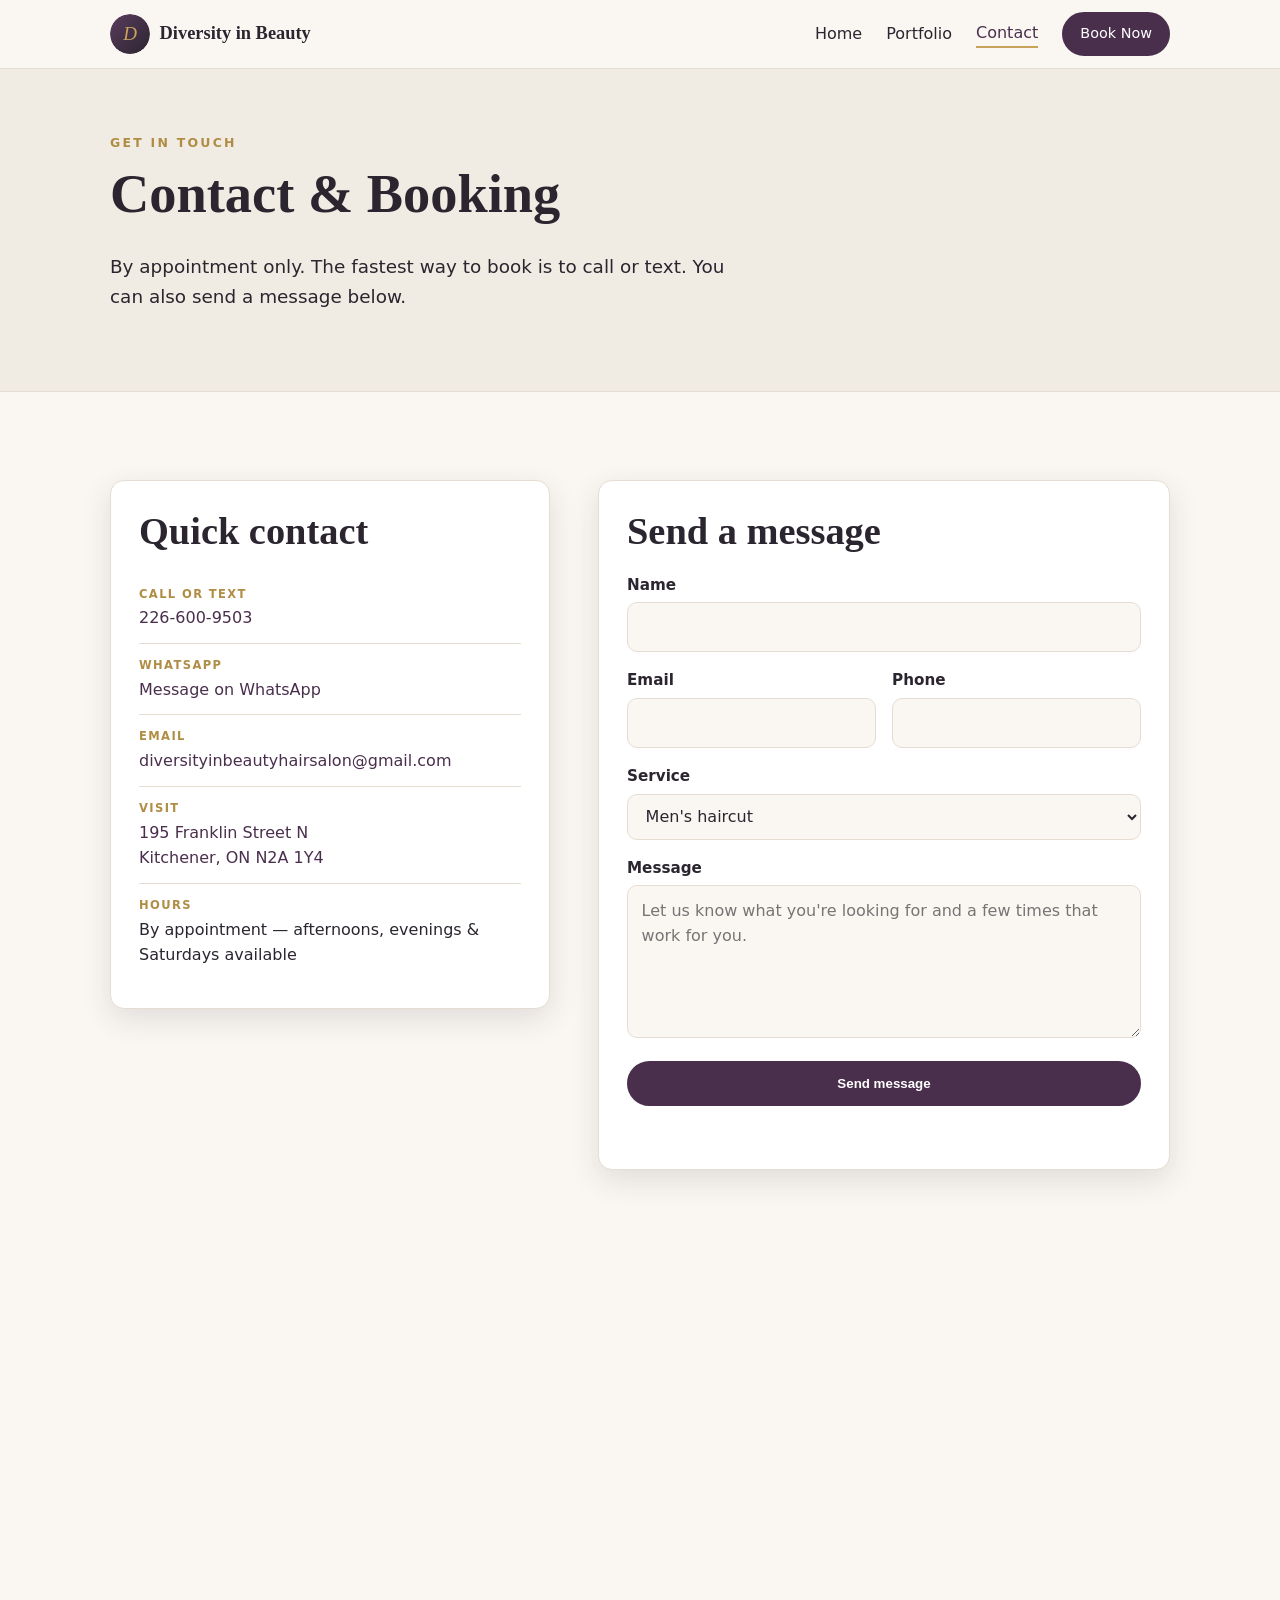
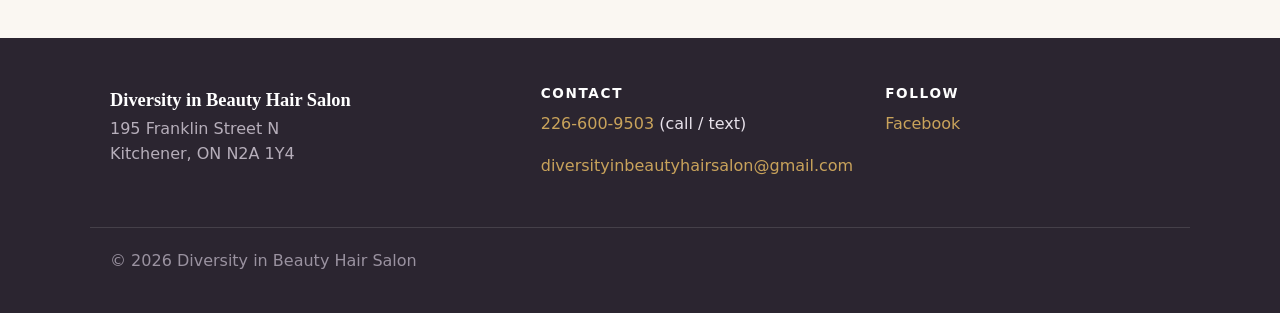
==== contact/index.html @ 019c22ff "Match existing Wix URLs (/portfolio, /contact) to preserve SEO Restructure to directory-style index." ====
<!DOCTYPE html>
<html lang="en">
<head>
  <meta charset="UTF-8" />
  <meta name="viewport" content="width=device-width, initial-scale=1.0" />
  <title>Contact | Diversity in Beauty Hair Salon</title>
  <meta name="description" content="Contact Diversity in Beauty Hair Salon in Kitchener, ON. Call or text 226-600-9503, send a message, or visit 195 Franklin Street N." />
  <meta name="theme-color" content="#4a2f4d" />
  <link rel="canonical" href="https://www.diversityinbeautyhairsalon.com/contact" />
  <link rel="icon" href="../assets/favicon.svg" type="image/svg+xml" />
  <link rel="stylesheet" href="../css/styles.css" />
</head>
<body>
  <a class="skip-link" href="#main">Skip to content</a>

  <header class="site-header" data-header>
    <div class="container nav-bar">
      <a class="brand" href="../">
        <img src="../assets/logo.svg" alt="" class="brand-mark" width="40" height="40" />
        <span class="brand-text">Diversity in Beauty</span>
      </a>
      <button class="nav-toggle" aria-expanded="false" aria-controls="primary-nav" aria-label="Open menu" data-nav-toggle>
        <span></span><span></span><span></span>
      </button>
      <nav class="primary-nav" id="primary-nav" data-nav>
        <a href="../">Home</a>
        <a href="../portfolio/">Portfolio</a>
        <a href="../contact/" class="active">Contact</a>
        <a href="../contact/" class="btn btn-sm nav-cta">Book Now</a>
      </nav>
    </div>
  </header>

  <main id="main">
    <section class="page-head">
      <div class="container">
        <p class="eyebrow">Get in touch</p>
        <h1>Contact &amp; Booking</h1>
        <p class="lead">By appointment only. The fastest way to book is to call or text. You can also send a message below.</p>
      </div>
    </section>

    <section class="section">
      <div class="container contact-grid">
        <!-- Quick contact -->
        <aside class="contact-info">
          <h2>Quick contact</h2>
          <ul class="contact-list">
            <li>
              <span class="contact-label">Call or text</span>
              <a href="tel:+12266009503">226-600-9503</a>
            </li>
            <li>
              <span class="contact-label">WhatsApp</span>
              <a href="https://wa.me/12266009503" target="_blank" rel="noopener">Message on WhatsApp</a>
            </li>
            <li>
              <span class="contact-label">Email</span>
              <a href="mailto:diversityinbeautyhairsalon@gmail.com">diversityinbeautyhairsalon@gmail.com</a>
            </li>
            <li>
              <span class="contact-label">Visit</span>
              <a href="https://www.google.com/maps/search/?api=1&amp;query=195+Franklin+Street+N+Kitchener+ON+N2A+1Y4" target="_blank" rel="noopener">195 Franklin Street N<br />Kitchener, ON N2A 1Y4</a>
            </li>
            <li>
              <span class="contact-label">Hours</span>
              <span>By appointment &mdash; afternoons, evenings &amp; Saturdays available</span>
            </li>
          </ul>
        </aside>

        <!-- Contact form -->
        <div class="contact-form-wrap">
          <h2>Send a message</h2>
          <form id="contact-form" class="contact-form" action="https://api.web3forms.com/submit" method="POST" novalidate>
            <!-- Replace with your Web3Forms access key (free at https://web3forms.com). See README. -->
            <input type="hidden" name="access_key" value="YOUR_WEB3FORMS_ACCESS_KEY" />
            <input type="hidden" name="subject" value="New booking request from website" />
            <input type="hidden" name="from_name" value="Diversity in Beauty website" />
            <!-- Honeypot anti-spam field -->
            <input type="checkbox" name="botcheck" class="hidden" style="display:none" tabindex="-1" autocomplete="off" />

            <div class="field">
              <label for="name">Name</label>
              <input type="text" id="name" name="name" required autocomplete="name" />
            </div>
            <div class="field-row">
              <div class="field">
                <label for="email">Email</label>
                <input type="email" id="email" name="email" required autocomplete="email" />
              </div>
              <div class="field">
                <label for="phone">Phone</label>
                <input type="tel" id="phone" name="phone" autocomplete="tel" />
              </div>
            </div>
            <div class="field">
              <label for="service">Service</label>
              <select id="service" name="service">
                <option>Men's haircut</option>
                <option>Women's haircut</option>
                <option>Kids / family</option>
                <option>Other / not sure</option>
              </select>
            </div>
            <div class="field">
              <label for="message">Message</label>
              <textarea id="message" name="message" rows="5" placeholder="Let us know what you're looking for and a few times that work for you." required></textarea>
            </div>
            <button type="submit" class="btn btn-block">Send message</button>
            <p class="form-status" data-form-status role="status" aria-live="polite"></p>
          </form>
        </div>
      </div>
    </section>

    <!-- Map -->
    <section class="map-section" aria-label="Map to the salon">
      <iframe
        title="Map showing 195 Franklin Street N, Kitchener, ON"
        src="https://maps.google.com/maps?q=195%20Franklin%20Street%20N%20Kitchener%20ON%20N2A%201Y4&t=&z=15&ie=UTF8&iwloc=&output=embed"
        loading="lazy"
        referrerpolicy="no-referrer-when-downgrade"></iframe>
    </section>
  </main>

  <footer class="site-footer">
    <div class="container footer-grid">
      <div>
        <span class="brand-text">Diversity in Beauty Hair Salon</span>
        <p class="muted">195 Franklin Street N<br />Kitchener, ON N2A 1Y4</p>
      </div>
      <div>
        <h4>Contact</h4>
        <p><a href="tel:+12266009503">226-600-9503</a> (call / text)</p>
        <p><a href="mailto:diversityinbeautyhairsalon@gmail.com">diversityinbeautyhairsalon@gmail.com</a></p>
      </div>
      <div>
        <h4>Follow</h4>
        <p><a href="https://www.facebook.com/diversitybeautyhairsalon/" target="_blank" rel="noopener">Facebook</a></p>
      </div>
    </div>
    <div class="container footer-bottom">
      <p class="muted">&copy; <span data-year>2026</span> Diversity in Beauty Hair Salon</p>
    </div>
  </footer>

  <script src="../js/main.js"></script>
</body>
</html>
---- css/styles.css ----
/* =========================================================
   Diversity in Beauty Hair Salon
   Lightweight, dependency-free stylesheet
   ========================================================= */

:root {
  --plum: #4a2f4d;
  --plum-dark: #38233a;
  --gold: #c9a35b;
  --gold-dark: #b08d44;
  --cream: #faf7f2;
  --cream-2: #f1ece3;
  --ink: #2b2530;
  --muted: #6f6873;
  --white: #ffffff;
  --line: #e6ddd2;
  --radius: 14px;
  --shadow: 0 10px 30px rgba(43, 37, 48, 0.12);
  --maxw: 1100px;
  --font: "Segoe UI", system-ui, -apple-system, Roboto, Helvetica, Arial, sans-serif;
  --serif: Georgia, "Times New Roman", serif;
}

* { box-sizing: border-box; }

html { scroll-behavior: smooth; }

body {
  margin: 0;
  font-family: var(--font);
  color: var(--ink);
  background: var(--cream);
  line-height: 1.6;
  -webkit-font-smoothing: antialiased;
}

img { max-width: 100%; display: block; }

a { color: var(--plum); text-decoration: none; }
a:hover { text-decoration: underline; }

h1, h2, h3, h4 { font-family: var(--serif); line-height: 1.15; color: var(--ink); margin: 0 0 .5em; }
h1 { font-size: clamp(2.1rem, 5vw, 3.4rem); }
h2 { font-size: clamp(1.6rem, 3.5vw, 2.4rem); }
h3 { font-size: 1.25rem; }

p { margin: 0 0 1rem; }

.container { width: 100%; max-width: var(--maxw); margin: 0 auto; padding: 0 1.25rem; }

.eyebrow {
  text-transform: uppercase;
  letter-spacing: .18em;
  font-size: .78rem;
  font-weight: 700;
  color: var(--gold-dark);
  margin: 0 0 .6rem;
}

.muted { color: var(--muted); }
.center { text-align: center; }

.skip-link {
  position: absolute; left: -999px; top: 0;
  background: var(--plum); color: #fff; padding: .6rem 1rem; z-index: 200;
}
.skip-link:focus { left: 0; }

/* ---------- Buttons ---------- */
.btn {
  display: inline-block;
  background: var(--plum);
  color: #fff;
  padding: .8rem 1.5rem;
  border-radius: 999px;
  font-weight: 600;
  border: 2px solid var(--plum);
  cursor: pointer;
  transition: transform .12s ease, background .2s ease, box-shadow .2s ease;
  text-align: center;
}
.btn:hover { background: var(--plum-dark); border-color: var(--plum-dark); text-decoration: none; transform: translateY(-1px); box-shadow: var(--shadow); }
.btn-outline { background: transparent; color: var(--plum); }
.btn-outline:hover { background: var(--plum); color: #fff; }
.btn-sm { padding: .5rem 1rem; font-size: .9rem; }
.btn-block { width: 100%; }

/* ---------- Header / nav ---------- */
.site-header {
  position: sticky; top: 0; z-index: 100;
  background: rgba(250, 247, 242, .92);
  backdrop-filter: blur(8px);
  border-bottom: 1px solid var(--line);
}
.nav-bar { display: flex; align-items: center; justify-content: space-between; min-height: 68px; }
.brand { display: flex; align-items: center; gap: .6rem; color: var(--ink); }
.brand:hover { text-decoration: none; }
.brand-mark { border-radius: 50%; }
.brand-text { font-family: var(--serif); font-weight: 700; font-size: 1.15rem; }

.primary-nav { display: flex; align-items: center; gap: 1.5rem; }
.primary-nav a { color: var(--ink); font-weight: 500; }
.primary-nav a.active { color: var(--plum); border-bottom: 2px solid var(--gold); }
.primary-nav .nav-cta { color: #fff; }
.primary-nav .nav-cta.active { border-bottom: none; }

.nav-toggle {
  display: none;
  flex-direction: column; gap: 5px;
  background: none; border: 0; cursor: pointer; padding: .4rem;
}
.nav-toggle span { width: 26px; height: 2px; background: var(--ink); transition: .2s; }
.nav-toggle[aria-expanded="true"] span:nth-child(1) { transform: translateY(7px) rotate(45deg); }
.nav-toggle[aria-expanded="true"] span:nth-child(2) { opacity: 0; }
.nav-toggle[aria-expanded="true"] span:nth-child(3) { transform: translateY(-7px) rotate(-45deg); }

/* ---------- Hero ---------- */
.hero { position: relative; color: #fff; overflow: hidden; }
.hero-media {
  position: absolute; inset: 0;
  background:
    linear-gradient(135deg, rgba(56,35,58,.85), rgba(74,47,77,.6)),
    radial-gradient(circle at 70% 20%, rgba(201,163,91,.45), transparent 55%),
    linear-gradient(160deg, #4a2f4d, #2b2530);
}
.hero-inner { position: relative; padding: clamp(4rem, 12vw, 8rem) 1.25rem; max-width: 760px; }
.hero .eyebrow { color: var(--gold); }
.hero h1 { color: #fff; }
.hero .lead { font-size: 1.2rem; color: #f3ece4; max-width: 560px; }
.hero-actions { display: flex; flex-wrap: wrap; gap: .8rem; margin-top: 1.6rem; }
.hero .btn-outline { color: #fff; border-color: rgba(255,255,255,.7); }
.hero .btn-outline:hover { background: #fff; color: var(--plum); border-color: #fff; }

/* ---------- Sections ---------- */
.section { padding: clamp(3rem, 7vw, 5.5rem) 0; }
.section-alt { background: var(--cream-2); }
.section-head { max-width: 640px; margin: 0 auto 2.5rem; text-align: center; }
.section-sub { color: var(--muted); }
.lead { font-size: 1.15rem; }

.page-head { background: var(--cream-2); padding: clamp(2.5rem, 6vw, 4rem) 0; border-bottom: 1px solid var(--line); }
.page-head .lead { max-width: 620px; }

.grid-2 { display: grid; grid-template-columns: 1fr 1fr; gap: clamp(1.5rem, 4vw, 3.5rem); align-items: center; }

/* Image placeholder card */
.media-card {
  position: relative;
  aspect-ratio: 4 / 3;
  border-radius: var(--radius);
  background:
    repeating-linear-gradient(45deg, rgba(255,255,255,.04) 0 12px, transparent 12px 24px),
    linear-gradient(135deg, #5a3c5d, #3a2640);
  box-shadow: var(--shadow);
  display: grid; place-items: center;
}
.media-card-label {
  color: rgba(255,255,255,.85);
  font-family: var(--serif);
  letter-spacing: .05em;
  border: 1px dashed rgba(255,255,255,.5);
  padding: .5rem 1rem; border-radius: 8px; font-size: .95rem;
}

.checklist { list-style: none; padding: 0; margin: 0 0 1.5rem; }
.checklist li { position: relative; padding-left: 1.8rem; margin-bottom: .6rem; }
.checklist li::before {
  content: "✓"; position: absolute; left: 0; top: 0;
  color: var(--gold-dark); font-weight: 700;
}

/* ---------- Cards / services ---------- */
.cards { display: grid; grid-template-columns: repeat(3, 1fr); gap: 1.25rem; margin-bottom: 1.5rem; }
.card {
  background: var(--white); border: 1px solid var(--line);
  border-radius: var(--radius); padding: 1.75rem; box-shadow: var(--shadow);
  transition: transform .15s ease;
}
.card:hover { transform: translateY(-3px); }
.card .price { color: var(--plum); font-weight: 700; font-size: 1.2rem; margin: .2rem 0 .6rem; }
.card p:last-child { margin-bottom: 0; color: var(--muted); }

/* ---------- CTA band ---------- */
.cta-band { background: var(--plum); color: #fff; padding: clamp(2.5rem, 6vw, 4rem) 0; }
.cta-band h2 { color: #fff; }
.cta-inner { display: flex; align-items: center; justify-content: space-between; gap: 1.5rem; flex-wrap: wrap; }
.cta-band p { color: #efe6ef; margin: 0; }
.cta-actions { display: flex; gap: .8rem; flex-wrap: wrap; }
.cta-band .btn { background: var(--gold); border-color: var(--gold); color: #2b2530; }
.cta-band .btn:hover { background: var(--gold-dark); border-color: var(--gold-dark); }
.cta-band .btn-outline { background: transparent; color: #fff; border-color: rgba(255,255,255,.7); }
.cta-band .btn-outline:hover { background: #fff; color: var(--plum); }

/* ---------- Gallery ---------- */
.gallery { display: grid; grid-template-columns: repeat(3, 1fr); gap: 1.25rem; margin-bottom: 2rem; }
.gallery-item {
  margin: 0; aspect-ratio: 1 / 1; border-radius: var(--radius);
  display: grid; place-items: center; color: rgba(255,255,255,.85);
  font-family: var(--serif); letter-spacing: .05em; box-shadow: var(--shadow);
}
.gallery-item:nth-child(3n+1) { background: linear-gradient(135deg, #5a3c5d, #3a2640); }
.gallery-item:nth-child(3n+2) { background: linear-gradient(135deg, #b08d44, #8a6c30); }
.gallery-item:nth-child(3n+3) { background: linear-gradient(135deg, #6f4a73, #4a2f4d); }
.gallery-item span { border: 1px dashed rgba(255,255,255,.5); padding: .4rem .9rem; border-radius: 8px; }

/* ---------- Contact ---------- */
.contact-grid { display: grid; grid-template-columns: 1fr 1.3fr; gap: clamp(1.5rem, 4vw, 3rem); align-items: start; }
.contact-info { background: var(--white); border: 1px solid var(--line); border-radius: var(--radius); padding: 1.75rem; box-shadow: var(--shadow); }
.contact-list { list-style: none; padding: 0; margin: 0; }
.contact-list li { padding: .75rem 0; border-bottom: 1px solid var(--line); display: flex; flex-direction: column; gap: .15rem; }
.contact-list li:last-child { border-bottom: 0; }
.contact-label { text-transform: uppercase; letter-spacing: .12em; font-size: .72rem; font-weight: 700; color: var(--gold-dark); }

.contact-form-wrap { background: var(--white); border: 1px solid var(--line); border-radius: var(--radius); padding: 1.75rem; box-shadow: var(--shadow); }
.field { margin-bottom: 1rem; }
.field-row { display: grid; grid-template-columns: 1fr 1fr; gap: 1rem; }
.field label { display: block; font-weight: 600; margin-bottom: .35rem; font-size: .95rem; }
.field input, .field select, .field textarea {
  width: 100%; padding: .7rem .85rem; border: 1px solid var(--line);
  border-radius: 10px; font: inherit; color: var(--ink); background: var(--cream);
}
.field input:focus, .field select:focus, .field textarea:focus {
  outline: none; border-color: var(--plum); box-shadow: 0 0 0 3px rgba(74,47,77,.15); background: #fff;
}
.field textarea { resize: vertical; }
.hidden { display: none !important; }

.form-status { margin: 1rem 0 0; font-weight: 600; min-height: 1.2em; }
.form-status.success { color: #1f7a4d; }
.form-status.error { color: #b3261e; }

/* ---------- Map ---------- */
.map-section { line-height: 0; }
.map-section iframe { width: 100%; height: 380px; border: 0; display: block; }

/* ---------- Footer ---------- */
.site-footer { background: var(--ink); color: #e7e1ea; padding: 3rem 0 1.5rem; margin-top: 0; }
.site-footer a { color: var(--gold); }
.footer-grid { display: grid; grid-template-columns: 1.4fr 1fr 1fr; gap: 2rem; }
.site-footer h4 { color: #fff; margin-bottom: .6rem; font-family: var(--font); font-size: .85rem; text-transform: uppercase; letter-spacing: .12em; }
.site-footer .brand-text { color: #fff; }
.site-footer .muted { color: #b6aeba; }
.footer-bottom { border-top: 1px solid rgba(255,255,255,.12); margin-top: 2rem; padding-top: 1.25rem; }
.footer-bottom .muted { color: #9a92a0; }

/* ---------- Responsive ---------- */
@media (max-width: 820px) {
  .nav-toggle { display: flex; }
  .primary-nav {
    position: absolute; top: 68px; left: 0; right: 0;
    flex-direction: column; align-items: stretch; gap: 0;
    background: var(--cream); border-bottom: 1px solid var(--line);
    padding: .5rem 1.25rem 1rem;
    transform: translateY(-120%); opacity: 0; pointer-events: none;
    transition: transform .25s ease, opacity .25s ease;
  }
  .primary-nav.open { transform: translateY(0); opacity: 1; pointer-events: auto; }
  .primary-nav a { padding: .85rem 0; border-bottom: 1px solid var(--line); }
  .primary-nav a.active { border-bottom: 1px solid var(--line); }
  .primary-nav .nav-cta { margin-top: .75rem; }

  .grid-2 { grid-template-columns: 1fr; }
  .cards { grid-template-columns: 1fr; }
  .gallery { grid-template-columns: repeat(2, 1fr); }
  .contact-grid { grid-template-columns: 1fr; }
  .footer-grid { grid-template-columns: 1fr; gap: 1.5rem; }
  .cta-inner { flex-direction: column; align-items: flex-start; }
}

@media (max-width: 460px) {
  .field-row { grid-template-columns: 1fr; }
  .gallery { grid-template-columns: 1fr; }
}

@media (prefers-reduced-motion: reduce) {
  * { scroll-behavior: auto; transition: none !important; }
}
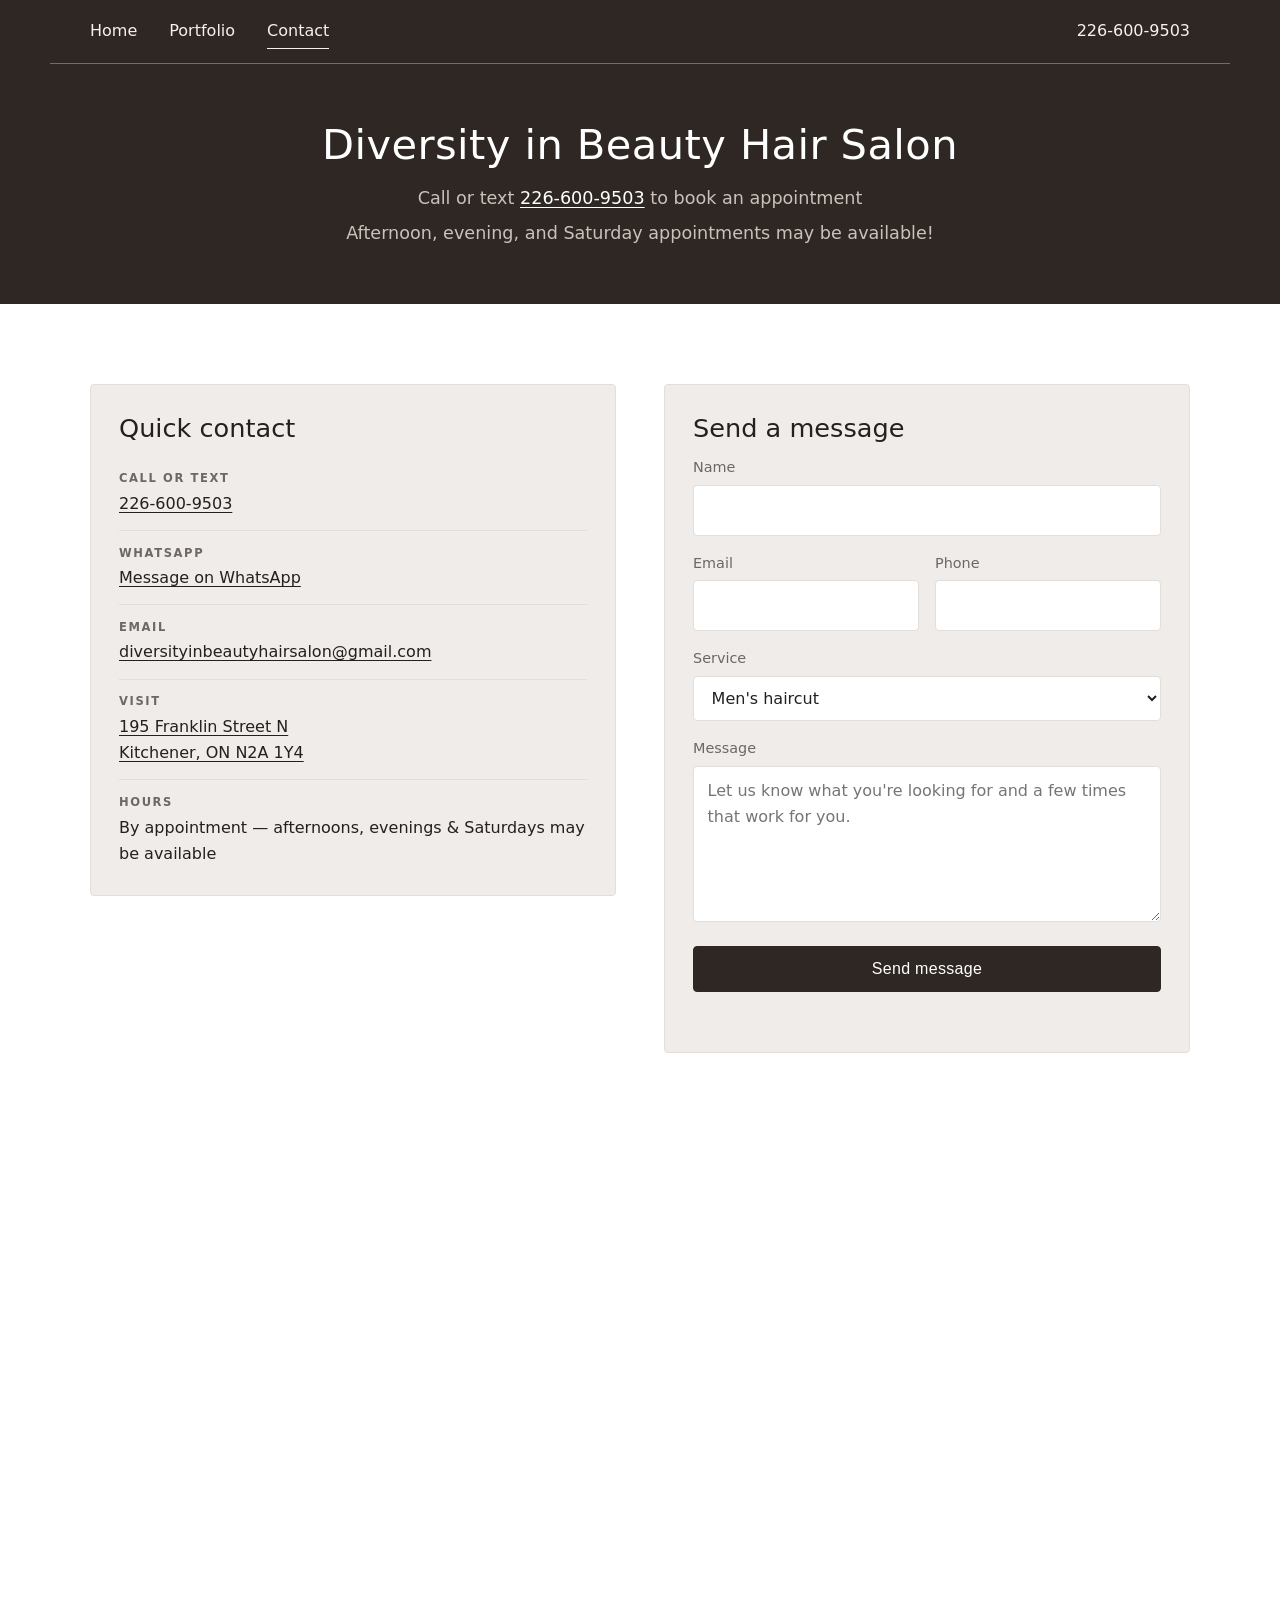
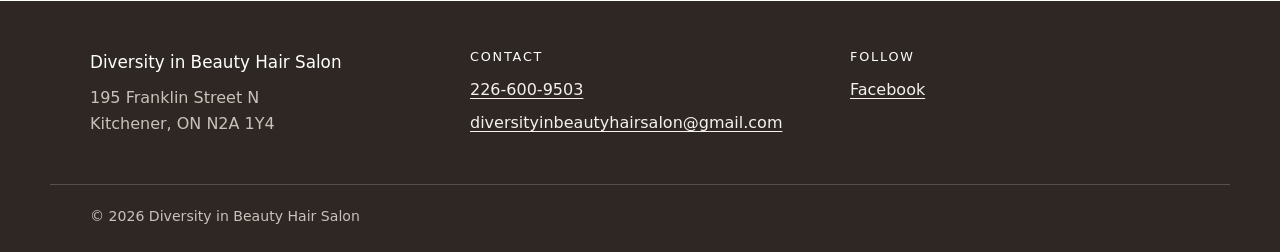
==== commit fea1e1e2: "Match live site content and make the layout fully responsive Rework the static rebuild so it mirrors" ====
--- a/contact/index.html
+++ b/contact/index.html
@@ -5,7 +5,11 @@
   <meta name="viewport" content="width=device-width, initial-scale=1.0" />
   <title>Contact | Diversity in Beauty Hair Salon</title>
   <meta name="description" content="Contact Diversity in Beauty Hair Salon in Kitchener, ON. Call or text 226-600-9503, send a message, or visit 195 Franklin Street N." />
-  <meta name="theme-color" content="#4a2f4d" />
+  <meta name="theme-color" content="#2e2723" />
+  <meta property="og:title" content="Contact | Diversity in Beauty Hair Salon" />
+  <meta property="og:description" content="Call or text 226-600-9503 to book an appointment in Kitchener, ON." />
+  <meta property="og:type" content="website" />
+  <meta property="og:url" content="https://www.diversityinbeautyhairsalon.com/contact" />
   <link rel="canonical" href="https://www.diversityinbeautyhairsalon.com/contact" />
   <link rel="icon" href="../assets/favicon.svg" type="image/svg+xml" />
   <link rel="stylesheet" href="../css/styles.css" />
@@ -13,30 +17,26 @@
 <body>
   <a class="skip-link" href="#main">Skip to content</a>
 
-  <header class="site-header" data-header>
+  <header class="site-header">
     <div class="container nav-bar">
-      <a class="brand" href="../">
-        <img src="../assets/logo.svg" alt="" class="brand-mark" width="40" height="40" />
-        <span class="brand-text">Diversity in Beauty</span>
-      </a>
       <button class="nav-toggle" aria-expanded="false" aria-controls="primary-nav" aria-label="Open menu" data-nav-toggle>
         <span></span><span></span><span></span>
       </button>
       <nav class="primary-nav" id="primary-nav" data-nav>
         <a href="../">Home</a>
         <a href="../portfolio/">Portfolio</a>
-        <a href="../contact/" class="active">Contact</a>
-        <a href="../contact/" class="btn btn-sm nav-cta">Book Now</a>
+        <a href="../contact/" class="active" aria-current="page">Contact</a>
       </nav>
+      <a class="nav-phone" href="tel:+12266009503">226-600-9503</a>
     </div>
   </header>
 
   <main id="main">
-    <section class="page-head">
+    <section class="hero-band">
       <div class="container">
-        <p class="eyebrow">Get in touch</p>
-        <h1>Contact &amp; Booking</h1>
-        <p class="lead">By appointment only. The fastest way to book is to call or text. You can also send a message below.</p>
+        <h1>Diversity in Beauty Hair Salon</h1>
+        <p>Call or text <a href="tel:+12266009503">226-600-9503</a> to book an appointment</p>
+        <p>Afternoon, evening, and Saturday appointments may be available!</p>
       </div>
     </section>
 
@@ -64,7 +64,7 @@
             </li>
             <li>
               <span class="contact-label">Hours</span>
-              <span>By appointment &mdash; afternoons, evenings &amp; Saturdays available</span>
+              <span>By appointment &mdash; afternoons, evenings &amp; Saturdays may be available</span>
             </li>
           </ul>
         </aside>
@@ -78,7 +78,7 @@
             <input type="hidden" name="subject" value="New booking request from website" />
             <input type="hidden" name="from_name" value="Diversity in Beauty website" />
             <!-- Honeypot anti-spam field -->
-            <input type="checkbox" name="botcheck" class="hidden" style="display:none" tabindex="-1" autocomplete="off" />
+            <input type="checkbox" name="botcheck" style="display:none" tabindex="-1" autocomplete="off" />
 
             <div class="field">
               <label for="name">Name</label>
@@ -99,7 +99,6 @@
               <select id="service" name="service">
                 <option>Men's haircut</option>
                 <option>Women's haircut</option>
-                <option>Kids / family</option>
                 <option>Other / not sure</option>
               </select>
             </div>
@@ -112,27 +111,27 @@
           </form>
         </div>
       </div>
-    </section>
 
-    <!-- Map -->
-    <section class="map-section" aria-label="Map to the salon">
-      <iframe
-        title="Map showing 195 Franklin Street N, Kitchener, ON"
-        src="https://maps.google.com/maps?q=195%20Franklin%20Street%20N%20Kitchener%20ON%20N2A%201Y4&t=&z=15&ie=UTF8&iwloc=&output=embed"
-        loading="lazy"
-        referrerpolicy="no-referrer-when-downgrade"></iframe>
+      <!-- Map -->
+      <div class="map-section" aria-label="Map to the salon">
+        <iframe
+          title="Map showing 195 Franklin Street N, Kitchener, ON"
+          src="https://maps.google.com/maps?q=195%20Franklin%20Street%20N%20Kitchener%20ON%20N2A%201Y4&t=&z=15&ie=UTF8&iwloc=&output=embed"
+          loading="lazy"
+          referrerpolicy="no-referrer-when-downgrade"></iframe>
+      </div>
     </section>
   </main>
 
   <footer class="site-footer">
     <div class="container footer-grid">
       <div>
-        <span class="brand-text">Diversity in Beauty Hair Salon</span>
-        <p class="muted">195 Franklin Street N<br />Kitchener, ON N2A 1Y4</p>
+        <span class="footer-brand">Diversity in Beauty Hair Salon</span>
+        <p>195 Franklin Street N<br />Kitchener, ON N2A 1Y4</p>
       </div>
       <div>
         <h4>Contact</h4>
-        <p><a href="tel:+12266009503">226-600-9503</a> (call / text)</p>
+        <p><a href="tel:+12266009503">226-600-9503</a></p>
         <p><a href="mailto:diversityinbeautyhairsalon@gmail.com">diversityinbeautyhairsalon@gmail.com</a></p>
       </div>
       <div>
@@ -141,7 +140,7 @@
       </div>
     </div>
     <div class="container footer-bottom">
-      <p class="muted">&copy; <span data-year>2026</span> Diversity in Beauty Hair Salon</p>
+      <p>&copy; <span data-year>2026</span> Diversity in Beauty Hair Salon</p>
     </div>
   </footer>
 
--- a/css/styles.css
+++ b/css/styles.css
@@ -1,277 +1,263 @@
 /* =========================================================
    Diversity in Beauty Hair Salon
-   Lightweight, dependency-free stylesheet
+   Lightweight, dependency-free stylesheet.
+
+   Layout is fluid: one set of rules that reflows from phone
+   to tablet to desktop. Breakpoints are only used where the
+   content genuinely needs to change shape.
    ========================================================= */
 
 :root {
-  --plum: #4a2f4d;
-  --plum-dark: #38233a;
-  --gold: #c9a35b;
-  --gold-dark: #b08d44;
-  --cream: #faf7f2;
-  --cream-2: #f1ece3;
-  --ink: #2b2530;
-  --muted: #6f6873;
-  --white: #ffffff;
-  --line: #e6ddd2;
-  --radius: 14px;
-  --shadow: 0 10px 30px rgba(43, 37, 48, 0.12);
-  --maxw: 1100px;
-  --font: "Segoe UI", system-ui, -apple-system, Roboto, Helvetica, Arial, sans-serif;
-  --serif: Georgia, "Times New Roman", serif;
+  --ink:        #2e2723;  /* dark warm brown — header, hero band, footer */
+  --ink-soft:   #3a322d;
+  --text:       #23201e;
+  --muted:      #6e6763;
+  --bg:         #ffffff;
+  --panel:      #ddd8d3;  /* warm grey service panels */
+  --panel-soft: #efece9;
+  --line:       #e3ded9;
+  --on-dark:    #f4f1ee;
+  --on-dark-mut:#c9c2bb;
+
+  --radius: 4px;
+  --shadow: 0 8px 24px rgba(46, 39, 35, .10);
+  --maxw: 1180px;
+  --readw: 720px;
+
+  --font: "Futura", "Century Gothic", "Avenir Next", "Segoe UI", system-ui,
+          -apple-system, Roboto, Helvetica, Arial, sans-serif;
 }
 
 * { box-sizing: border-box; }
-
-html { scroll-behavior: smooth; }
+html { scroll-behavior: smooth; -webkit-text-size-adjust: 100%; }
 
 body {
   margin: 0;
   font-family: var(--font);
-  color: var(--ink);
-  background: var(--cream);
-  line-height: 1.6;
+  color: var(--text);
+  background: var(--bg);
+  line-height: 1.65;
+  font-weight: 300;
   -webkit-font-smoothing: antialiased;
 }
 
-img { max-width: 100%; display: block; }
-
-a { color: var(--plum); text-decoration: none; }
+img { max-width: 100%; display: block; height: auto; }
+
+a { color: inherit; text-decoration: none; }
 a:hover { text-decoration: underline; }
 
-h1, h2, h3, h4 { font-family: var(--serif); line-height: 1.15; color: var(--ink); margin: 0 0 .5em; }
-h1 { font-size: clamp(2.1rem, 5vw, 3.4rem); }
-h2 { font-size: clamp(1.6rem, 3.5vw, 2.4rem); }
-h3 { font-size: 1.25rem; }
-
-p { margin: 0 0 1rem; }
-
-.container { width: 100%; max-width: var(--maxw); margin: 0 auto; padding: 0 1.25rem; }
-
-.eyebrow {
-  text-transform: uppercase;
-  letter-spacing: .18em;
-  font-size: .78rem;
-  font-weight: 700;
-  color: var(--gold-dark);
-  margin: 0 0 .6rem;
-}
-
-.muted { color: var(--muted); }
+h1, h2, h3, h4 { line-height: 1.2; margin: 0 0 .5em; font-weight: 400; }
+h1 { font-size: clamp(1.75rem, 4.2vw, 2.6rem); }
+h2 { font-size: clamp(1.9rem, 5vw, 3rem); }
+h3 { font-size: clamp(1.15rem, 2.4vw, 1.4rem); }
+p  { margin: 0 0 1rem; }
+
+.container { width: 100%; max-width: var(--maxw); margin: 0 auto; padding: 0 clamp(1rem, 4vw, 2.5rem); }
+.muted  { color: var(--muted); }
 .center { text-align: center; }
 
-.skip-link {
-  position: absolute; left: -999px; top: 0;
-  background: var(--plum); color: #fff; padding: .6rem 1rem; z-index: 200;
-}
+.skip-link { position: absolute; left: -999px; top: 0; background: var(--ink); color: #fff; padding: .6rem 1rem; z-index: 300; }
 .skip-link:focus { left: 0; }
+
+/* Visible keyboard focus everywhere */
+:focus-visible { outline: 2px solid #c9a35b; outline-offset: 3px; }
 
 /* ---------- Buttons ---------- */
 .btn {
-  display: inline-block;
-  background: var(--plum);
-  color: #fff;
-  padding: .8rem 1.5rem;
-  border-radius: 999px;
-  font-weight: 600;
-  border: 2px solid var(--plum);
-  cursor: pointer;
-  transition: transform .12s ease, background .2s ease, box-shadow .2s ease;
-  text-align: center;
-}
-.btn:hover { background: var(--plum-dark); border-color: var(--plum-dark); text-decoration: none; transform: translateY(-1px); box-shadow: var(--shadow); }
-.btn-outline { background: transparent; color: var(--plum); }
-.btn-outline:hover { background: var(--plum); color: #fff; }
-.btn-sm { padding: .5rem 1rem; font-size: .9rem; }
+  display: inline-block; cursor: pointer; text-align: center;
+  background: var(--ink); color: #fff;
+  border: 1px solid var(--ink);
+  padding: .8rem 1.6rem; border-radius: var(--radius);
+  font-size: 1rem; font-weight: 400; letter-spacing: .02em;
+  transition: background .18s ease, color .18s ease;
+}
+.btn:hover { background: var(--ink-soft); text-decoration: none; }
+.btn-outline { background: transparent; color: var(--ink); }
+.btn-outline:hover { background: var(--ink); color: #fff; }
 .btn-block { width: 100%; }
 
 /* ---------- Header / nav ---------- */
-.site-header {
-  position: sticky; top: 0; z-index: 100;
-  background: rgba(250, 247, 242, .92);
-  backdrop-filter: blur(8px);
-  border-bottom: 1px solid var(--line);
-}
-.nav-bar { display: flex; align-items: center; justify-content: space-between; min-height: 68px; }
-.brand { display: flex; align-items: center; gap: .6rem; color: var(--ink); }
-.brand:hover { text-decoration: none; }
-.brand-mark { border-radius: 50%; }
-.brand-text { font-family: var(--serif); font-weight: 700; font-size: 1.15rem; }
-
-.primary-nav { display: flex; align-items: center; gap: 1.5rem; }
-.primary-nav a { color: var(--ink); font-weight: 500; }
-.primary-nav a.active { color: var(--plum); border-bottom: 2px solid var(--gold); }
-.primary-nav .nav-cta { color: #fff; }
-.primary-nav .nav-cta.active { border-bottom: none; }
+.site-header { background: var(--ink); color: var(--on-dark); }
+.nav-bar {
+  display: flex; align-items: center; gap: 1rem;
+  min-height: 64px; padding-top: .5rem; padding-bottom: .5rem;
+  border-bottom: 1px solid rgba(244, 241, 238, .35);
+}
+
+.primary-nav { display: flex; align-items: center; gap: clamp(1rem, 3vw, 2rem); }
+.primary-nav a { color: var(--on-dark); font-size: 1rem; padding: .25rem 0; }
+.primary-nav a.active { border-bottom: 1px solid var(--on-dark); }
+
+/* Phone number sits opposite the nav on wide screens */
+.nav-phone { margin-left: auto; color: var(--on-dark); font-size: 1rem; white-space: nowrap; padding: .6rem 0; }
 
 .nav-toggle {
-  display: none;
+  display: none; margin-left: auto;
   flex-direction: column; gap: 5px;
-  background: none; border: 0; cursor: pointer; padding: .4rem;
-}
-.nav-toggle span { width: 26px; height: 2px; background: var(--ink); transition: .2s; }
+  background: none; border: 0; cursor: pointer; padding: .5rem;
+}
+.nav-toggle span { display: block; width: 24px; height: 2px; background: var(--on-dark); transition: transform .2s, opacity .2s; }
 .nav-toggle[aria-expanded="true"] span:nth-child(1) { transform: translateY(7px) rotate(45deg); }
 .nav-toggle[aria-expanded="true"] span:nth-child(2) { opacity: 0; }
 .nav-toggle[aria-expanded="true"] span:nth-child(3) { transform: translateY(-7px) rotate(-45deg); }
 
-/* ---------- Hero ---------- */
-.hero { position: relative; color: #fff; overflow: hidden; }
-.hero-media {
-  position: absolute; inset: 0;
-  background:
-    linear-gradient(135deg, rgba(56,35,58,.85), rgba(74,47,77,.6)),
-    radial-gradient(circle at 70% 20%, rgba(201,163,91,.45), transparent 55%),
-    linear-gradient(160deg, #4a2f4d, #2b2530);
-}
-.hero-inner { position: relative; padding: clamp(4rem, 12vw, 8rem) 1.25rem; max-width: 760px; }
-.hero .eyebrow { color: var(--gold); }
-.hero h1 { color: #fff; }
-.hero .lead { font-size: 1.2rem; color: #f3ece4; max-width: 560px; }
-.hero-actions { display: flex; flex-wrap: wrap; gap: .8rem; margin-top: 1.6rem; }
-.hero .btn-outline { color: #fff; border-color: rgba(255,255,255,.7); }
-.hero .btn-outline:hover { background: #fff; color: var(--plum); border-color: #fff; }
+/* ---------- Hero band (dark, text only) ---------- */
+.hero-band { background: var(--ink); color: var(--on-dark); text-align: center; padding: clamp(2rem, 6vw, 3.5rem) 0 clamp(2.25rem, 6vw, 3.5rem); }
+.hero-band h1 { color: #fff; margin-bottom: .9rem; font-weight: 300; letter-spacing: .01em; }
+.hero-band p { color: var(--on-dark-mut); margin: 0 auto .35rem; max-width: var(--readw); font-size: clamp(.98rem, 2.2vw, 1.1rem); }
+.hero-band p:last-child { margin-bottom: 0; }
+.hero-band a { color: #fff; text-decoration: underline; text-underline-offset: 3px; }
+
+/* Wide salon photo directly under the hero band */
+.hero-photo { width: 100%; }
+.hero-photo img { width: 100%; height: clamp(240px, 42vw, 520px); object-fit: cover; }
+/* Placeholder used until a real photo is added */
+.hero-photo .placeholder {
+  width: 100%; height: clamp(240px, 42vw, 520px);
+  display: grid; place-items: center;
+  background: linear-gradient(135deg, #4a403a, #2e2723);
+  color: rgba(255,255,255,.8);
+}
+.hero-photo .placeholder span { border: 1px dashed rgba(255,255,255,.45); padding: .5rem 1rem; border-radius: var(--radius); font-size: .9rem; }
 
 /* ---------- Sections ---------- */
-.section { padding: clamp(3rem, 7vw, 5.5rem) 0; }
-.section-alt { background: var(--cream-2); }
-.section-head { max-width: 640px; margin: 0 auto 2.5rem; text-align: center; }
-.section-sub { color: var(--muted); }
-.lead { font-size: 1.15rem; }
-
-.page-head { background: var(--cream-2); padding: clamp(2.5rem, 6vw, 4rem) 0; border-bottom: 1px solid var(--line); }
-.page-head .lead { max-width: 620px; }
-
-.grid-2 { display: grid; grid-template-columns: 1fr 1fr; gap: clamp(1.5rem, 4vw, 3.5rem); align-items: center; }
-
-/* Image placeholder card */
-.media-card {
-  position: relative;
-  aspect-ratio: 4 / 3;
+.section { padding: clamp(2.5rem, 7vw, 5rem) 0; }
+.section-alt { background: var(--panel-soft); }
+.section-title { text-align: center; margin: 0 0 clamp(1.75rem, 5vw, 3rem); font-weight: 300; }
+.lead { font-size: clamp(1rem, 2.4vw, 1.15rem); }
+
+.page-head { padding: clamp(2rem, 5vw, 3rem) 0 clamp(1rem, 3vw, 1.5rem); text-align: center; }
+.page-head .lead { max-width: var(--readw); margin-left: auto; margin-right: auto; color: var(--muted); }
+
+/* ---------- Services ----------
+   Two panels side by side on desktop, stacked on phones.
+   Each panel is photo + text, which itself stacks on narrow screens. */
+.services {
+  display: grid;
+  grid-template-columns: repeat(auto-fit, minmax(min(420px, 100%), 1fr));
+  gap: clamp(1.25rem, 3vw, 2rem);
+}
+.service {
+  background: var(--panel);
   border-radius: var(--radius);
-  background:
-    repeating-linear-gradient(45deg, rgba(255,255,255,.04) 0 12px, transparent 12px 24px),
-    linear-gradient(135deg, #5a3c5d, #3a2640);
-  box-shadow: var(--shadow);
+  padding: clamp(1.25rem, 3vw, 1.75rem);
+  display: grid;
+  grid-template-columns: minmax(120px, 38%) 1fr;
+  gap: clamp(1rem, 2.5vw, 1.75rem);
+  align-items: start;
+}
+.service-media { width: 100%; aspect-ratio: 3 / 4; max-height: 340px; object-fit: cover; border-radius: var(--radius); }
+.service-media.placeholder {
   display: grid; place-items: center;
-}
-.media-card-label {
-  color: rgba(255,255,255,.85);
-  font-family: var(--serif);
-  letter-spacing: .05em;
-  border: 1px dashed rgba(255,255,255,.5);
-  padding: .5rem 1rem; border-radius: 8px; font-size: .95rem;
-}
-
-.checklist { list-style: none; padding: 0; margin: 0 0 1.5rem; }
-.checklist li { position: relative; padding-left: 1.8rem; margin-bottom: .6rem; }
-.checklist li::before {
-  content: "✓"; position: absolute; left: 0; top: 0;
-  color: var(--gold-dark); font-weight: 700;
-}
-
-/* ---------- Cards / services ---------- */
-.cards { display: grid; grid-template-columns: repeat(3, 1fr); gap: 1.25rem; margin-bottom: 1.5rem; }
-.card {
-  background: var(--white); border: 1px solid var(--line);
-  border-radius: var(--radius); padding: 1.75rem; box-shadow: var(--shadow);
-  transition: transform .15s ease;
-}
-.card:hover { transform: translateY(-3px); }
-.card .price { color: var(--plum); font-weight: 700; font-size: 1.2rem; margin: .2rem 0 .6rem; }
-.card p:last-child { margin-bottom: 0; color: var(--muted); }
-
-/* ---------- CTA band ---------- */
-.cta-band { background: var(--plum); color: #fff; padding: clamp(2.5rem, 6vw, 4rem) 0; }
-.cta-band h2 { color: #fff; }
-.cta-inner { display: flex; align-items: center; justify-content: space-between; gap: 1.5rem; flex-wrap: wrap; }
-.cta-band p { color: #efe6ef; margin: 0; }
-.cta-actions { display: flex; gap: .8rem; flex-wrap: wrap; }
-.cta-band .btn { background: var(--gold); border-color: var(--gold); color: #2b2530; }
-.cta-band .btn:hover { background: var(--gold-dark); border-color: var(--gold-dark); }
-.cta-band .btn-outline { background: transparent; color: #fff; border-color: rgba(255,255,255,.7); }
-.cta-band .btn-outline:hover { background: #fff; color: var(--plum); }
-
-/* ---------- Gallery ---------- */
-.gallery { display: grid; grid-template-columns: repeat(3, 1fr); gap: 1.25rem; margin-bottom: 2rem; }
-.gallery-item {
-  margin: 0; aspect-ratio: 1 / 1; border-radius: var(--radius);
-  display: grid; place-items: center; color: rgba(255,255,255,.85);
-  font-family: var(--serif); letter-spacing: .05em; box-shadow: var(--shadow);
-}
-.gallery-item:nth-child(3n+1) { background: linear-gradient(135deg, #5a3c5d, #3a2640); }
-.gallery-item:nth-child(3n+2) { background: linear-gradient(135deg, #b08d44, #8a6c30); }
-.gallery-item:nth-child(3n+3) { background: linear-gradient(135deg, #6f4a73, #4a2f4d); }
-.gallery-item span { border: 1px dashed rgba(255,255,255,.5); padding: .4rem .9rem; border-radius: 8px; }
-
-/* ---------- Contact ---------- */
-.contact-grid { display: grid; grid-template-columns: 1fr 1.3fr; gap: clamp(1.5rem, 4vw, 3rem); align-items: start; }
-.contact-info { background: var(--white); border: 1px solid var(--line); border-radius: var(--radius); padding: 1.75rem; box-shadow: var(--shadow); }
+  background: linear-gradient(135deg, #4a403a, #2e2723);
+  color: rgba(255,255,255,.8); font-size: .85rem; text-align: center; padding: .5rem;
+}
+.service h3 { margin: 0 0 .9rem; font-weight: 400; text-decoration: underline; text-underline-offset: 4px; }
+.service p { margin: 0 0 .9rem; }
+.service p:last-child { margin-bottom: 0; }
+.service .price { font-weight: 400; }
+
+/* ---------- Gallery (portfolio) ----------
+   A single centred column of photos, matching the current site. */
+.gallery { display: grid; gap: clamp(1rem, 3vw, 1.75rem); max-width: 860px; margin: 0 auto clamp(1.5rem, 4vw, 2.5rem); }
+.gallery-item { margin: 0; }
+.gallery-item img { width: 100%; border-radius: var(--radius); box-shadow: var(--shadow); cursor: zoom-in; }
+.gallery-item img:hover { opacity: .93; }
+/* Placeholder tiles, shown until real photos are added */
+.gallery-item .placeholder {
+  aspect-ratio: 4 / 3; border-radius: var(--radius);
+  display: grid; place-items: center;
+  background: linear-gradient(135deg, #4a403a, #2e2723);
+  color: rgba(255,255,255,.8);
+}
+.gallery-item .placeholder span { border: 1px dashed rgba(255,255,255,.45); padding: .4rem .9rem; border-radius: var(--radius); font-size: .9rem; }
+
+/* ---------- Lightbox ---------- */
+.lightbox { position: fixed; inset: 0; z-index: 200; background: rgba(20, 16, 14, .94); display: grid; place-items: center; padding: clamp(1rem, 4vw, 2.5rem); }
+.lightbox[hidden] { display: none; }
+.lightbox img { max-width: 100%; max-height: 86vh; border-radius: var(--radius); }
+.lightbox-close, .lightbox-prev, .lightbox-next {
+  position: absolute; display: grid; place-items: center; cursor: pointer;
+  width: 48px; height: 48px; border-radius: 50%; font-size: 1.5rem; line-height: 1;
+  background: rgba(255,255,255,.14); color: #fff; border: 1px solid rgba(255,255,255,.35);
+}
+.lightbox-close:hover, .lightbox-prev:hover, .lightbox-next:hover { background: rgba(255,255,255,.28); }
+.lightbox-close { top: clamp(.75rem, 2vw, 1.25rem); right: clamp(.75rem, 2vw, 1.25rem); }
+.lightbox-prev  { left: clamp(.5rem, 2vw, 1.25rem);  top: 50%; transform: translateY(-50%); }
+.lightbox-next  { right: clamp(.5rem, 2vw, 1.25rem); top: 50%; transform: translateY(-50%); }
+
+/* ---------- Contact page ---------- */
+.contact-grid { display: grid; grid-template-columns: repeat(auto-fit, minmax(min(320px, 100%), 1fr)); gap: clamp(1.5rem, 4vw, 3rem); align-items: start; }
+.contact-info, .contact-form-wrap { background: var(--panel-soft); border: 1px solid var(--line); border-radius: var(--radius); padding: clamp(1.25rem, 3vw, 1.75rem); }
+.contact-info h2, .contact-form-wrap h2 { font-size: clamp(1.3rem, 3vw, 1.6rem); }
 .contact-list { list-style: none; padding: 0; margin: 0; }
-.contact-list li { padding: .75rem 0; border-bottom: 1px solid var(--line); display: flex; flex-direction: column; gap: .15rem; }
-.contact-list li:last-child { border-bottom: 0; }
-.contact-label { text-transform: uppercase; letter-spacing: .12em; font-size: .72rem; font-weight: 700; color: var(--gold-dark); }
-
-.contact-form-wrap { background: var(--white); border: 1px solid var(--line); border-radius: var(--radius); padding: 1.75rem; box-shadow: var(--shadow); }
+.contact-list li { padding: .8rem 0; border-bottom: 1px solid var(--line); display: flex; flex-direction: column; gap: .15rem; }
+.contact-list li:last-child { border-bottom: 0; padding-bottom: 0; }
+.contact-list a { text-decoration: underline; text-underline-offset: 3px; }
+.contact-label { text-transform: uppercase; letter-spacing: .14em; font-size: .72rem; font-weight: 600; color: var(--muted); }
+
 .field { margin-bottom: 1rem; }
-.field-row { display: grid; grid-template-columns: 1fr 1fr; gap: 1rem; }
-.field label { display: block; font-weight: 600; margin-bottom: .35rem; font-size: .95rem; }
+.field label { display: block; margin-bottom: .3rem; font-size: .9rem; color: var(--muted); }
 .field input, .field select, .field textarea {
-  width: 100%; padding: .7rem .85rem; border: 1px solid var(--line);
-  border-radius: 10px; font: inherit; color: var(--ink); background: var(--cream);
-}
-.field input:focus, .field select:focus, .field textarea:focus {
-  outline: none; border-color: var(--plum); box-shadow: 0 0 0 3px rgba(74,47,77,.15); background: #fff;
+  width: 100%; padding: .7rem .85rem; font: inherit; color: var(--text);
+  background: #fff; border: 1px solid var(--line); border-radius: var(--radius);
 }
 .field textarea { resize: vertical; }
-.hidden { display: none !important; }
-
-.form-status { margin: 1rem 0 0; font-weight: 600; min-height: 1.2em; }
-.form-status.success { color: #1f7a4d; }
-.form-status.error { color: #b3261e; }
-
-/* ---------- Map ---------- */
-.map-section { line-height: 0; }
-.map-section iframe { width: 100%; height: 380px; border: 0; display: block; }
+.field-row { display: grid; grid-template-columns: repeat(auto-fit, minmax(min(180px, 100%), 1fr)); gap: 0 1rem; }
+.form-status { margin: .9rem 0 0; font-size: .92rem; min-height: 1.2em; }
+.form-status.success { color: #1f6b3c; }
+.form-status.error   { color: #9a2b2b; }
+
+.map-section { margin-top: clamp(2rem, 5vw, 3rem); }
+.map-section iframe { width: 100%; height: clamp(260px, 40vw, 420px); border: 0; display: block; }
 
 /* ---------- Footer ---------- */
-.site-footer { background: var(--ink); color: #e7e1ea; padding: 3rem 0 1.5rem; margin-top: 0; }
-.site-footer a { color: var(--gold); }
-.footer-grid { display: grid; grid-template-columns: 1.4fr 1fr 1fr; gap: 2rem; }
-.site-footer h4 { color: #fff; margin-bottom: .6rem; font-family: var(--font); font-size: .85rem; text-transform: uppercase; letter-spacing: .12em; }
-.site-footer .brand-text { color: #fff; }
-.site-footer .muted { color: #b6aeba; }
-.footer-bottom { border-top: 1px solid rgba(255,255,255,.12); margin-top: 2rem; padding-top: 1.25rem; }
-.footer-bottom .muted { color: #9a92a0; }
-
-/* ---------- Responsive ---------- */
-@media (max-width: 820px) {
-  .nav-toggle { display: flex; }
+.site-footer { background: var(--ink); color: var(--on-dark); padding: clamp(2rem, 5vw, 3rem) 0 1.5rem; margin-top: 0; }
+.footer-grid { display: grid; grid-template-columns: repeat(auto-fit, minmax(min(200px, 100%), 1fr)); gap: clamp(1.25rem, 4vw, 2.5rem); }
+.site-footer h4 { color: #fff; font-size: .8rem; text-transform: uppercase; letter-spacing: .14em; font-weight: 500; margin-bottom: .8rem; }
+.site-footer p { color: var(--on-dark-mut); margin: 0 0 .4rem; }
+.site-footer a { color: var(--on-dark); text-decoration: underline; text-underline-offset: 3px; }
+.footer-brand { color: #fff; font-size: 1.05rem; display: block; margin-bottom: .5rem; }
+.footer-bottom { margin-top: clamp(1.5rem, 4vw, 2.5rem); padding-top: 1.25rem; border-top: 1px solid rgba(244,241,238,.2); }
+.footer-bottom p { margin: 0; font-size: .88rem; }
+
+/* =========================================================
+   Responsive adjustments
+   ========================================================= */
+
+/* Phones only: the service panel's photo moves above its text.
+   On tablets the photo stays beside the text — stacking there just
+   made the panels needlessly tall. */
+@media (max-width: 560px) {
+  .service { grid-template-columns: 1fr; }
+  .service-media { aspect-ratio: 16 / 10; max-height: 240px; }
+}
+
+/* Phones: collapse the nav behind a hamburger */
+@media (max-width: 720px) {
+  /* Hamburger on the left, phone number on the right, menu drops below */
+  .nav-toggle { display: flex; margin-left: 0; order: 1; }
+  .nav-bar { flex-wrap: wrap; }
+  .nav-phone { margin-left: auto; order: 2; padding: .75rem .25rem; }
+
   .primary-nav {
-    position: absolute; top: 68px; left: 0; right: 0;
-    flex-direction: column; align-items: stretch; gap: 0;
-    background: var(--cream); border-bottom: 1px solid var(--line);
-    padding: .5rem 1.25rem 1rem;
-    transform: translateY(-120%); opacity: 0; pointer-events: none;
-    transition: transform .25s ease, opacity .25s ease;
+    order: 3;
+    display: none;
+    width: 100%;
+    flex-direction: column;
+    align-items: flex-start;
+    gap: .25rem;
+    padding: .5rem 0 .25rem;
   }
-  .primary-nav.open { transform: translateY(0); opacity: 1; pointer-events: auto; }
-  .primary-nav a { padding: .85rem 0; border-bottom: 1px solid var(--line); }
-  .primary-nav a.active { border-bottom: 1px solid var(--line); }
-  .primary-nav .nav-cta { margin-top: .75rem; }
-
-  .grid-2 { grid-template-columns: 1fr; }
-  .cards { grid-template-columns: 1fr; }
-  .gallery { grid-template-columns: repeat(2, 1fr); }
-  .contact-grid { grid-template-columns: 1fr; }
-  .footer-grid { grid-template-columns: 1fr; gap: 1.5rem; }
-  .cta-inner { flex-direction: column; align-items: flex-start; }
-}
-
-@media (max-width: 460px) {
-  .field-row { grid-template-columns: 1fr; }
-  .gallery { grid-template-columns: 1fr; }
-}
-
+  .primary-nav.open { display: flex; }
+  .primary-nav a { width: 100%; padding: .6rem 0; }
+  .primary-nav a.active { border-bottom: 0; text-decoration: underline; text-underline-offset: 4px; }
+
+  .lightbox-prev, .lightbox-next { width: 42px; height: 42px; }
+}
+
+/* Respect reduced-motion preferences */
 @media (prefers-reduced-motion: reduce) {
-  * { scroll-behavior: auto; transition: none !important; }
-}
+  html { scroll-behavior: auto; }
+  * { transition-duration: .01ms !important; animation-duration: .01ms !important; }
+}
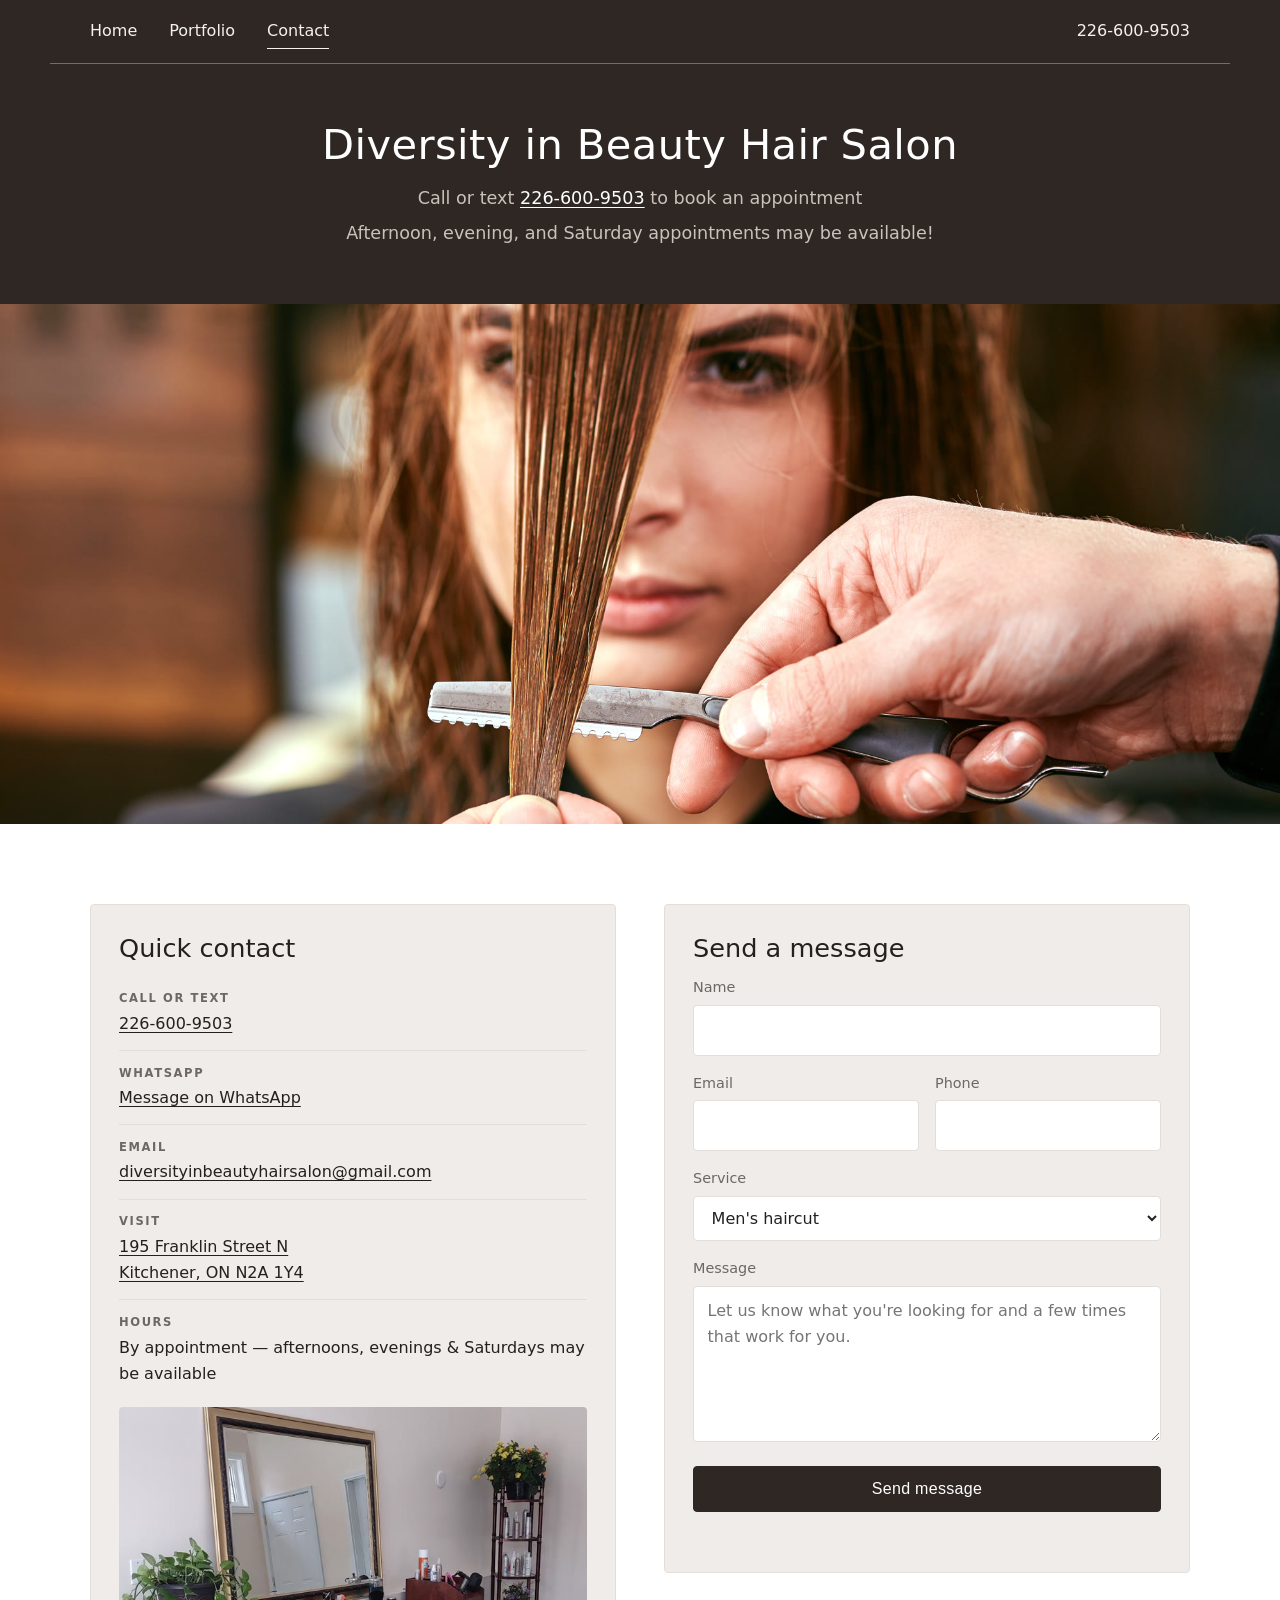
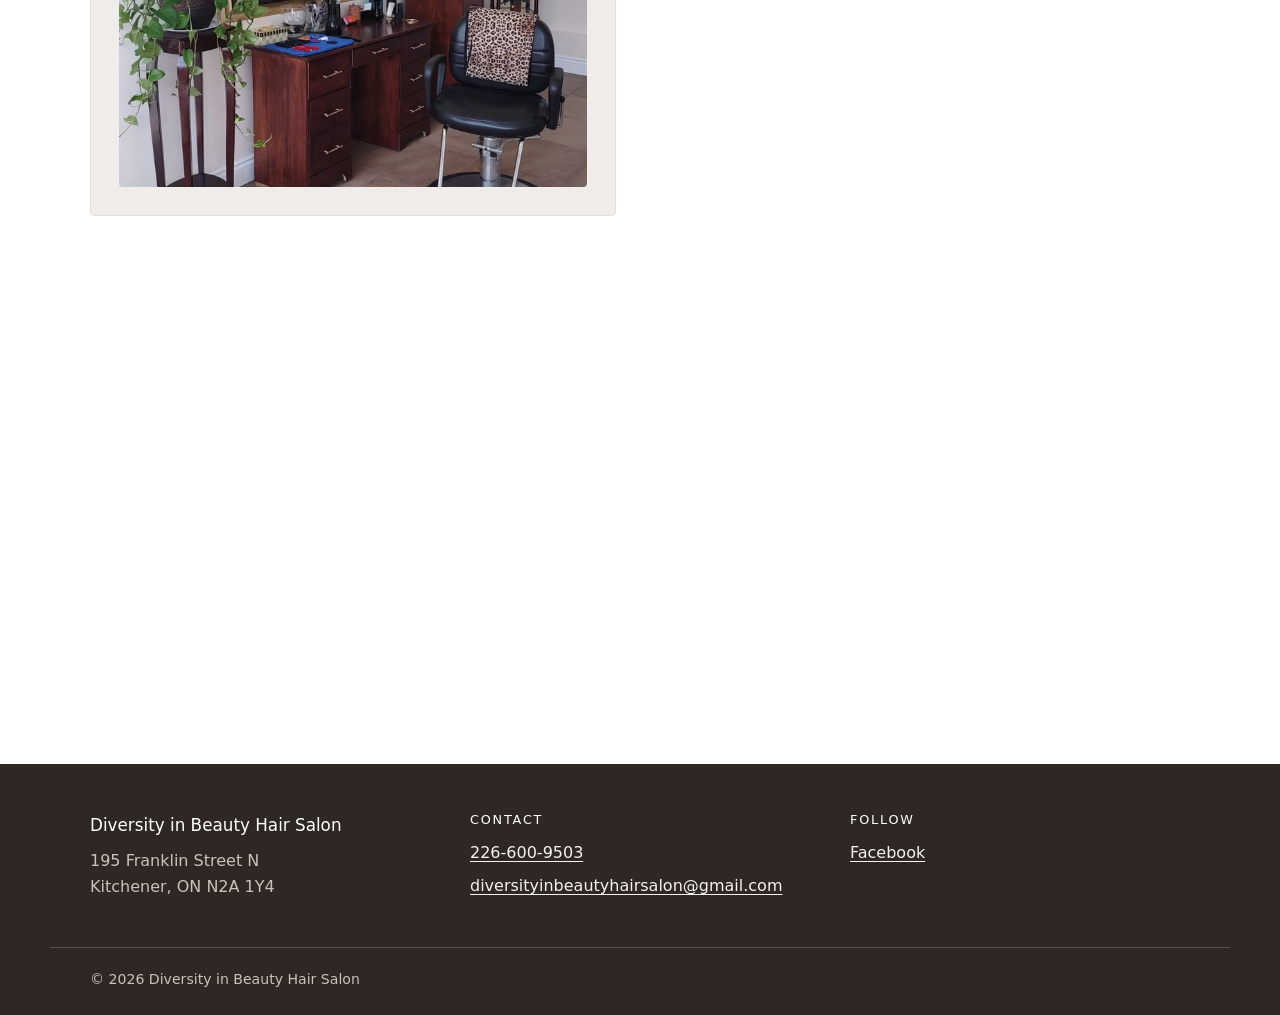
==== commit ff3bc504: "Add the salon's real photos and wire them into every page The site was shipping with grey placeholde" ====
--- a/contact/index.html
+++ b/contact/index.html
@@ -10,6 +10,7 @@
   <meta property="og:description" content="Call or text 226-600-9503 to book an appointment in Kitchener, ON." />
   <meta property="og:type" content="website" />
   <meta property="og:url" content="https://www.diversityinbeautyhairsalon.com/contact" />
+  <meta property="og:image" content="https://www.diversityinbeautyhairsalon.com/assets/salon-interior.jpg" />
   <link rel="canonical" href="https://www.diversityinbeautyhairsalon.com/contact" />
   <link rel="icon" href="../assets/favicon.svg" type="image/svg+xml" />
   <link rel="stylesheet" href="../css/styles.css" />
@@ -40,6 +41,11 @@
       </div>
     </section>
 
+    <div class="hero-photo">
+      <img src="../assets/haircut-stock.jpg" width="2000" height="1333"
+           alt="A stylist sectioning and cutting a client's long hair" fetchpriority="high" decoding="async" />
+    </div>
+
     <section class="section">
       <div class="container contact-grid">
         <!-- Quick contact -->
@@ -67,6 +73,8 @@
               <span>By appointment &mdash; afternoons, evenings &amp; Saturdays may be available</span>
             </li>
           </ul>
+          <img class="contact-photo" src="../assets/salon-station.jpg" width="675" height="1200"
+               alt="The styling station at Diversity in Beauty Hair Salon" loading="lazy" decoding="async" />
         </aside>
 
         <!-- Contact form -->
--- a/css/styles.css
+++ b/css/styles.css
@@ -158,10 +158,27 @@
 .service .price { font-weight: 400; }
 
 /* ---------- Gallery (portfolio) ----------
-   A single centred column of photos, matching the current site. */
-.gallery { display: grid; gap: clamp(1rem, 3vw, 1.75rem); max-width: 860px; margin: 0 auto clamp(1.5rem, 4vw, 2.5rem); }
-.gallery-item { margin: 0; }
-.gallery-item img { width: 100%; border-radius: var(--radius); box-shadow: var(--shadow); cursor: zoom-in; }
+   The photos are a real mix of shapes — tall portraits next to wide
+   before/after panels — so this uses CSS multi-column rather than a grid.
+   Every photo keeps its own aspect ratio instead of being cropped to fit a
+   uniform tile, and the columns pack together with no ragged gaps.
+   One column on phones, two on tablets, three on desktop. */
+.gallery {
+  --gallery-gap: clamp(1rem, 3vw, 1.75rem);
+  columns: 1;
+  column-gap: var(--gallery-gap);
+  max-width: 1160px;
+  margin: 0 auto clamp(1.5rem, 4vw, 2.5rem);
+}
+@media (min-width: 640px)  { .gallery { columns: 2; } }
+@media (min-width: 1000px) { .gallery { columns: 3; } }
+
+/* break-inside stops a photo being split across two columns. */
+.gallery-item { margin: 0 0 var(--gallery-gap); break-inside: avoid; }
+.gallery-item img {
+  display: block; width: 100%; height: auto;
+  border-radius: var(--radius); box-shadow: var(--shadow); cursor: zoom-in;
+}
 .gallery-item img:hover { opacity: .93; }
 /* Placeholder tiles, shown until real photos are added */
 .gallery-item .placeholder {
@@ -195,6 +212,9 @@
 .contact-list li:last-child { border-bottom: 0; padding-bottom: 0; }
 .contact-list a { text-decoration: underline; text-underline-offset: 3px; }
 .contact-label { text-transform: uppercase; letter-spacing: .14em; font-size: .72rem; font-weight: 600; color: var(--muted); }
+/* Capped so the tall salon photo doesn't tower over the form beside it. */
+.contact-photo { display: block; width: 100%; max-height: 380px; object-fit: cover;
+                 margin-top: 1.25rem; border-radius: var(--radius); }
 
 .field { margin-bottom: 1rem; }
 .field label { display: block; margin-bottom: .3rem; font-size: .9rem; color: var(--muted); }
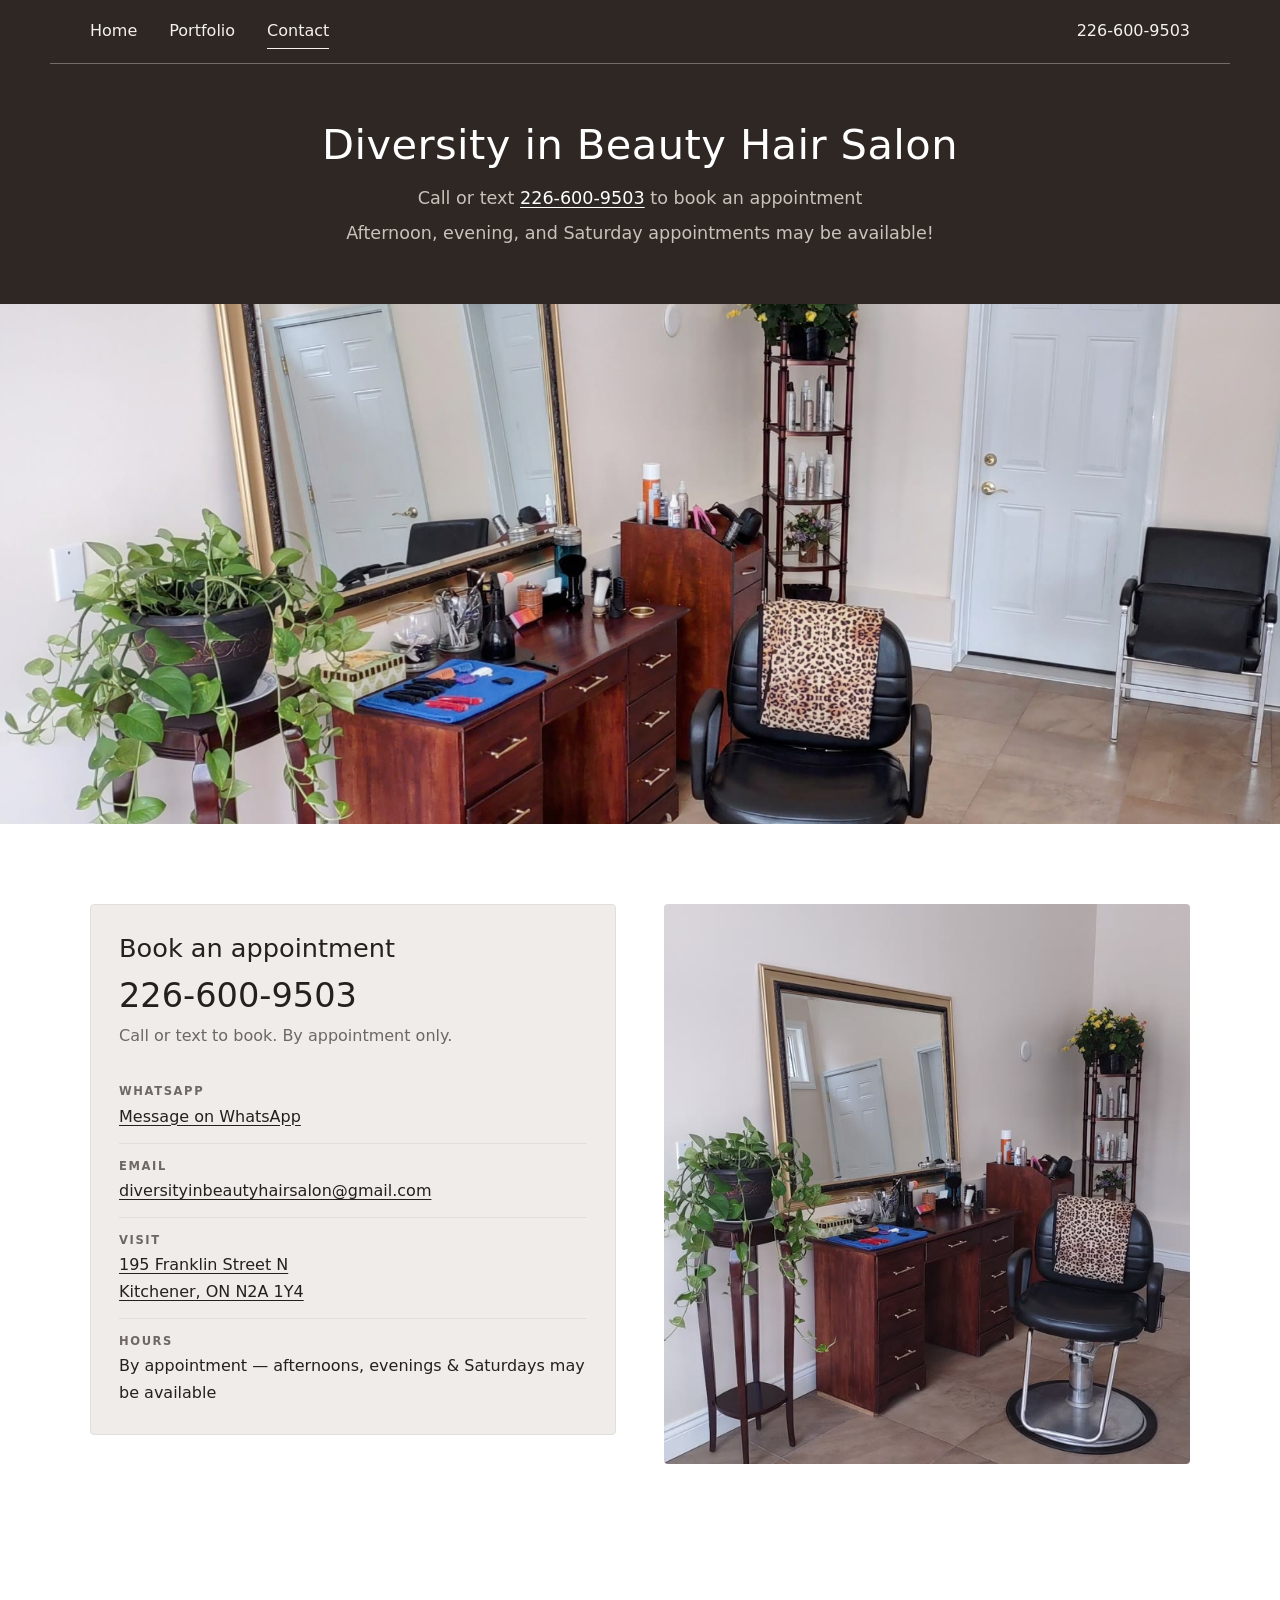
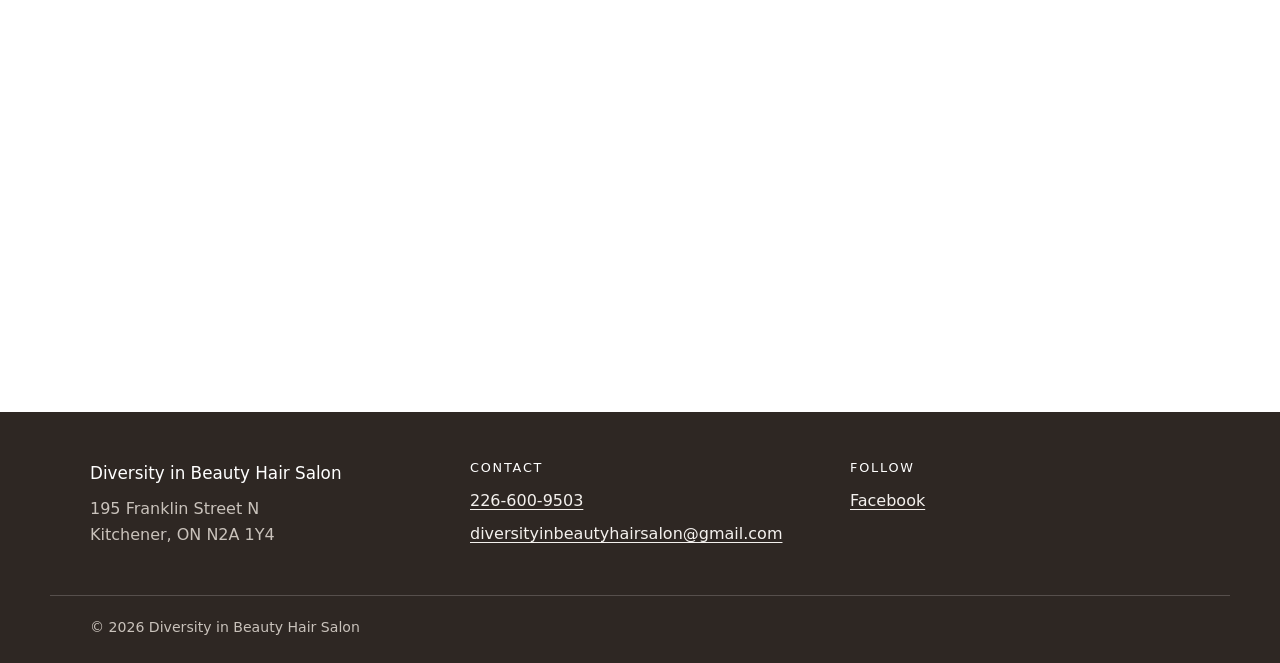
==== commit 3eead7e6: "Swap three photos around and drop the contact form Photo changes:   - Home, Women's Haircuts card: n" ====
--- a/contact/index.html
+++ b/contact/index.html
@@ -42,20 +42,19 @@
     </section>
 
     <div class="hero-photo">
-      <img src="../assets/haircut-stock.jpg" width="2000" height="1333"
-           alt="A stylist sectioning and cutting a client's long hair" fetchpriority="high" decoding="async" />
+      <img src="../assets/salon-interior.jpg" width="2000" height="1377"
+           alt="Inside Diversity in Beauty Hair Salon: a styling station with a large gold-framed mirror, a black salon chair and trailing plants"
+           fetchpriority="high" decoding="async" />
     </div>
 
     <section class="section">
       <div class="container contact-grid">
-        <!-- Quick contact -->
+        <!-- Booking is by phone — there is no online form to fall out of date. -->
         <aside class="contact-info">
-          <h2>Quick contact</h2>
+          <h2>Book an appointment</h2>
+          <p class="contact-lead"><a href="tel:+12266009503">226-600-9503</a></p>
+          <p class="contact-sub">Call or text to book. By appointment only.</p>
           <ul class="contact-list">
-            <li>
-              <span class="contact-label">Call or text</span>
-              <a href="tel:+12266009503">226-600-9503</a>
-            </li>
             <li>
               <span class="contact-label">WhatsApp</span>
               <a href="https://wa.me/12266009503" target="_blank" rel="noopener">Message on WhatsApp</a>
@@ -73,51 +72,10 @@
               <span>By appointment &mdash; afternoons, evenings &amp; Saturdays may be available</span>
             </li>
           </ul>
-          <img class="contact-photo" src="../assets/salon-station.jpg" width="675" height="1200"
-               alt="The styling station at Diversity in Beauty Hair Salon" loading="lazy" decoding="async" />
         </aside>
 
-        <!-- Contact form -->
-        <div class="contact-form-wrap">
-          <h2>Send a message</h2>
-          <form id="contact-form" class="contact-form" action="https://api.web3forms.com/submit" method="POST" novalidate>
-            <!-- Replace with your Web3Forms access key (free at https://web3forms.com). See README. -->
-            <input type="hidden" name="access_key" value="YOUR_WEB3FORMS_ACCESS_KEY" />
-            <input type="hidden" name="subject" value="New booking request from website" />
-            <input type="hidden" name="from_name" value="Diversity in Beauty website" />
-            <!-- Honeypot anti-spam field -->
-            <input type="checkbox" name="botcheck" style="display:none" tabindex="-1" autocomplete="off" />
-
-            <div class="field">
-              <label for="name">Name</label>
-              <input type="text" id="name" name="name" required autocomplete="name" />
-            </div>
-            <div class="field-row">
-              <div class="field">
-                <label for="email">Email</label>
-                <input type="email" id="email" name="email" required autocomplete="email" />
-              </div>
-              <div class="field">
-                <label for="phone">Phone</label>
-                <input type="tel" id="phone" name="phone" autocomplete="tel" />
-              </div>
-            </div>
-            <div class="field">
-              <label for="service">Service</label>
-              <select id="service" name="service">
-                <option>Men's haircut</option>
-                <option>Women's haircut</option>
-                <option>Other / not sure</option>
-              </select>
-            </div>
-            <div class="field">
-              <label for="message">Message</label>
-              <textarea id="message" name="message" rows="5" placeholder="Let us know what you're looking for and a few times that work for you." required></textarea>
-            </div>
-            <button type="submit" class="btn btn-block">Send message</button>
-            <p class="form-status" data-form-status role="status" aria-live="polite"></p>
-          </form>
-        </div>
+        <img class="contact-photo" src="../assets/salon-station.jpg" width="675" height="1200"
+             alt="The styling station at Diversity in Beauty Hair Salon" loading="lazy" decoding="async" />
       </div>
 
       <!-- Map -->
--- a/css/styles.css
+++ b/css/styles.css
@@ -74,7 +74,6 @@
 .btn:hover { background: var(--ink-soft); text-decoration: none; }
 .btn-outline { background: transparent; color: var(--ink); }
 .btn-outline:hover { background: var(--ink); color: #fff; }
-.btn-block { width: 100%; }
 
 /* ---------- Header / nav ---------- */
 .site-header { background: var(--ink); color: var(--on-dark); }
@@ -205,28 +204,21 @@
 
 /* ---------- Contact page ---------- */
 .contact-grid { display: grid; grid-template-columns: repeat(auto-fit, minmax(min(320px, 100%), 1fr)); gap: clamp(1.5rem, 4vw, 3rem); align-items: start; }
-.contact-info, .contact-form-wrap { background: var(--panel-soft); border: 1px solid var(--line); border-radius: var(--radius); padding: clamp(1.25rem, 3vw, 1.75rem); }
-.contact-info h2, .contact-form-wrap h2 { font-size: clamp(1.3rem, 3vw, 1.6rem); }
+.contact-info { background: var(--panel-soft); border: 1px solid var(--line); border-radius: var(--radius); padding: clamp(1.25rem, 3vw, 1.75rem); }
+.contact-info h2 { font-size: clamp(1.3rem, 3vw, 1.6rem); }
+/* The phone number is the only way to book, so it carries the panel. */
+.contact-lead { margin: 0; font-size: clamp(1.6rem, 5vw, 2.1rem); line-height: 1.2; }
+.contact-lead a { text-decoration: none; }
+.contact-lead a:hover { text-decoration: underline; text-underline-offset: 4px; }
+.contact-sub { margin: .4rem 0 1.25rem; color: var(--muted); }
 .contact-list { list-style: none; padding: 0; margin: 0; }
 .contact-list li { padding: .8rem 0; border-bottom: 1px solid var(--line); display: flex; flex-direction: column; gap: .15rem; }
 .contact-list li:last-child { border-bottom: 0; padding-bottom: 0; }
 .contact-list a { text-decoration: underline; text-underline-offset: 3px; }
 .contact-label { text-transform: uppercase; letter-spacing: .14em; font-size: .72rem; font-weight: 600; color: var(--muted); }
-/* Capped so the tall salon photo doesn't tower over the form beside it. */
-.contact-photo { display: block; width: 100%; max-height: 380px; object-fit: cover;
-                 margin-top: 1.25rem; border-radius: var(--radius); }
-
-.field { margin-bottom: 1rem; }
-.field label { display: block; margin-bottom: .3rem; font-size: .9rem; color: var(--muted); }
-.field input, .field select, .field textarea {
-  width: 100%; padding: .7rem .85rem; font: inherit; color: var(--text);
-  background: #fff; border: 1px solid var(--line); border-radius: var(--radius);
-}
-.field textarea { resize: vertical; }
-.field-row { display: grid; grid-template-columns: repeat(auto-fit, minmax(min(180px, 100%), 1fr)); gap: 0 1rem; }
-.form-status { margin: .9rem 0 0; font-size: .92rem; min-height: 1.2em; }
-.form-status.success { color: #1f6b3c; }
-.form-status.error   { color: #9a2b2b; }
+/* Sits in the second grid column, opposite the contact details. */
+.contact-photo { display: block; width: 100%; height: 100%; max-height: 560px;
+                 object-fit: cover; border-radius: var(--radius); }
 
 .map-section { margin-top: clamp(2rem, 5vw, 3rem); }
 .map-section iframe { width: 100%; height: clamp(260px, 40vw, 420px); border: 0; display: block; }
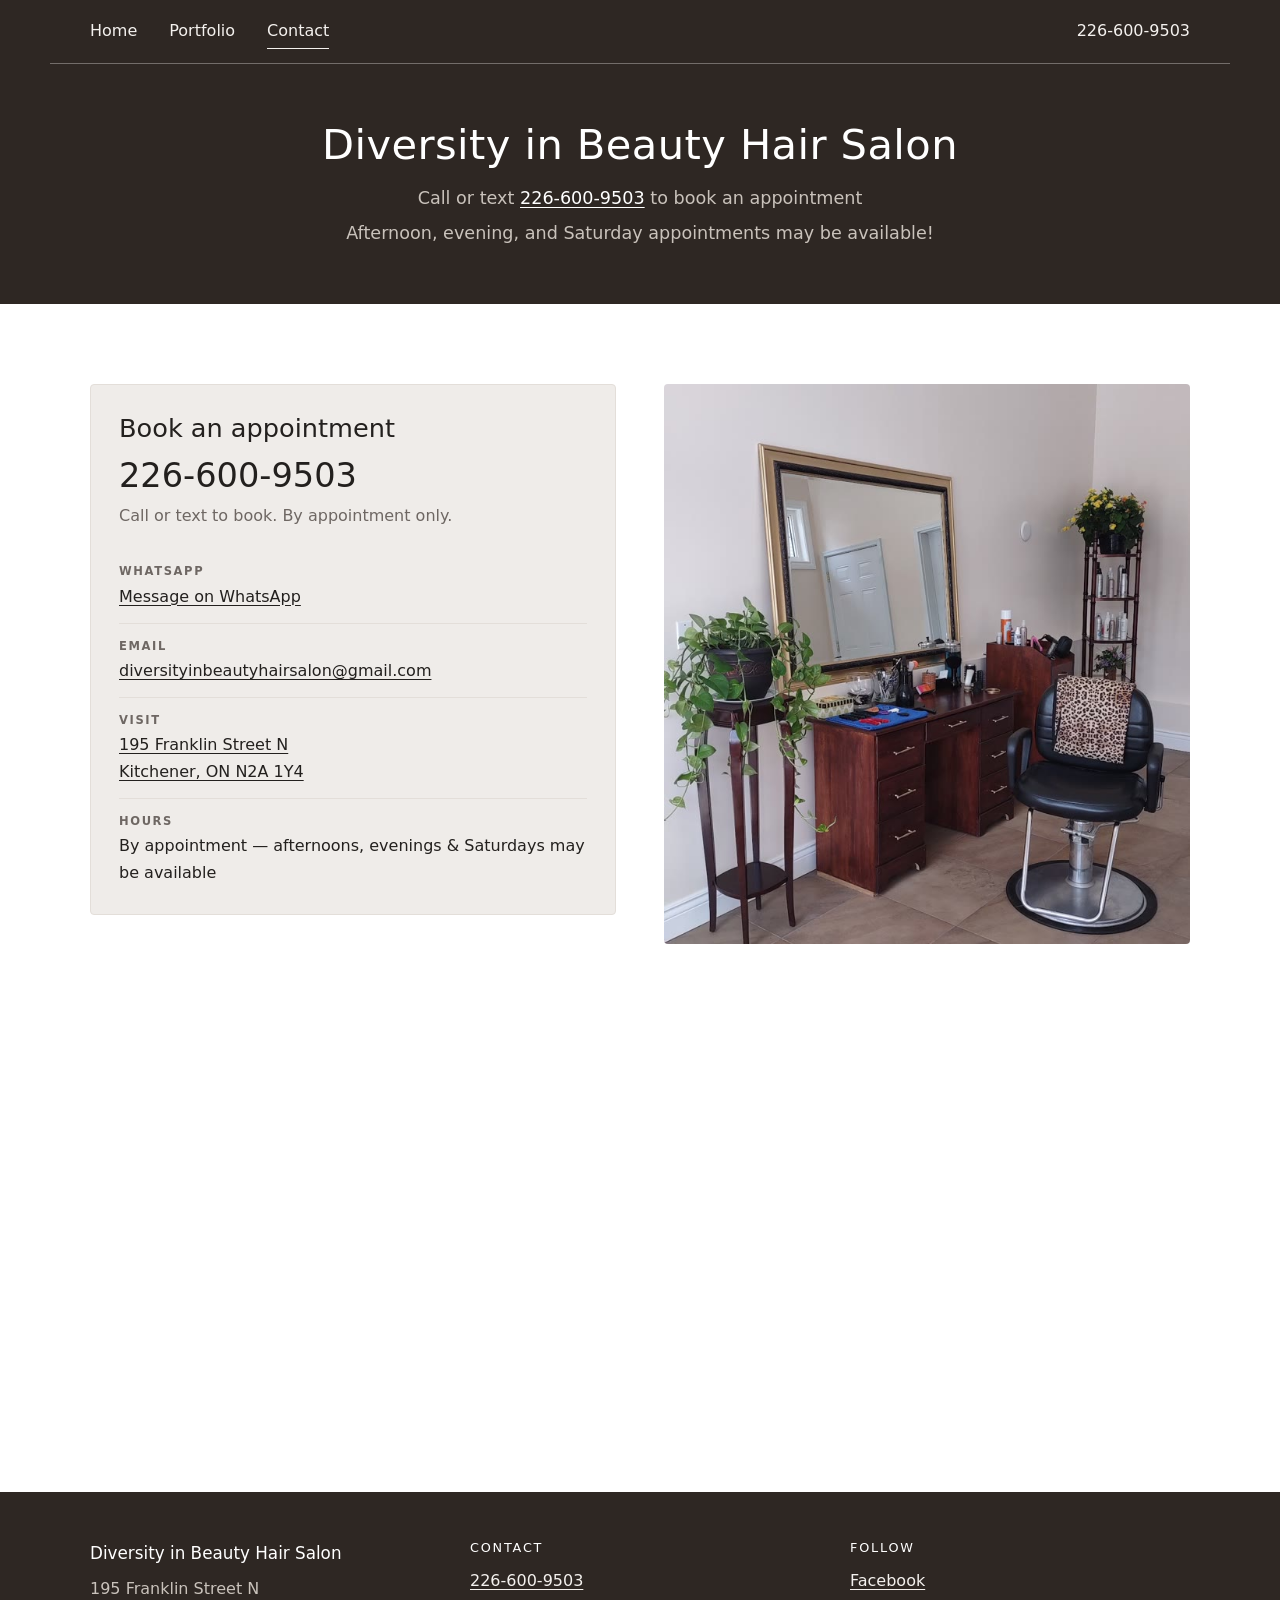
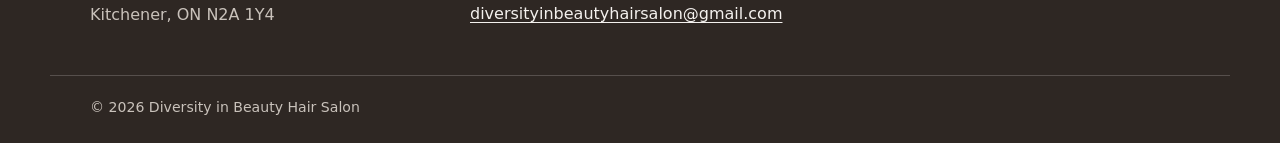
==== commit 80cf55de: "Drop the banner photo from the contact page The page was showing the salon interior as a full-width " ====
--- a/contact/index.html
+++ b/contact/index.html
@@ -41,12 +41,6 @@
       </div>
     </section>
 
-    <div class="hero-photo">
-      <img src="../assets/salon-interior.jpg" width="2000" height="1377"
-           alt="Inside Diversity in Beauty Hair Salon: a styling station with a large gold-framed mirror, a black salon chair and trailing plants"
-           fetchpriority="high" decoding="async" />
-    </div>
-
     <section class="section">
       <div class="container contact-grid">
         <!-- Booking is by phone — there is no online form to fall out of date. -->
@@ -75,7 +69,7 @@
         </aside>
 
         <img class="contact-photo" src="../assets/salon-station.jpg" width="675" height="1200"
-             alt="The styling station at Diversity in Beauty Hair Salon" loading="lazy" decoding="async" />
+             alt="The styling station at Diversity in Beauty Hair Salon" fetchpriority="high" decoding="async" />
       </div>
 
       <!-- Map -->
